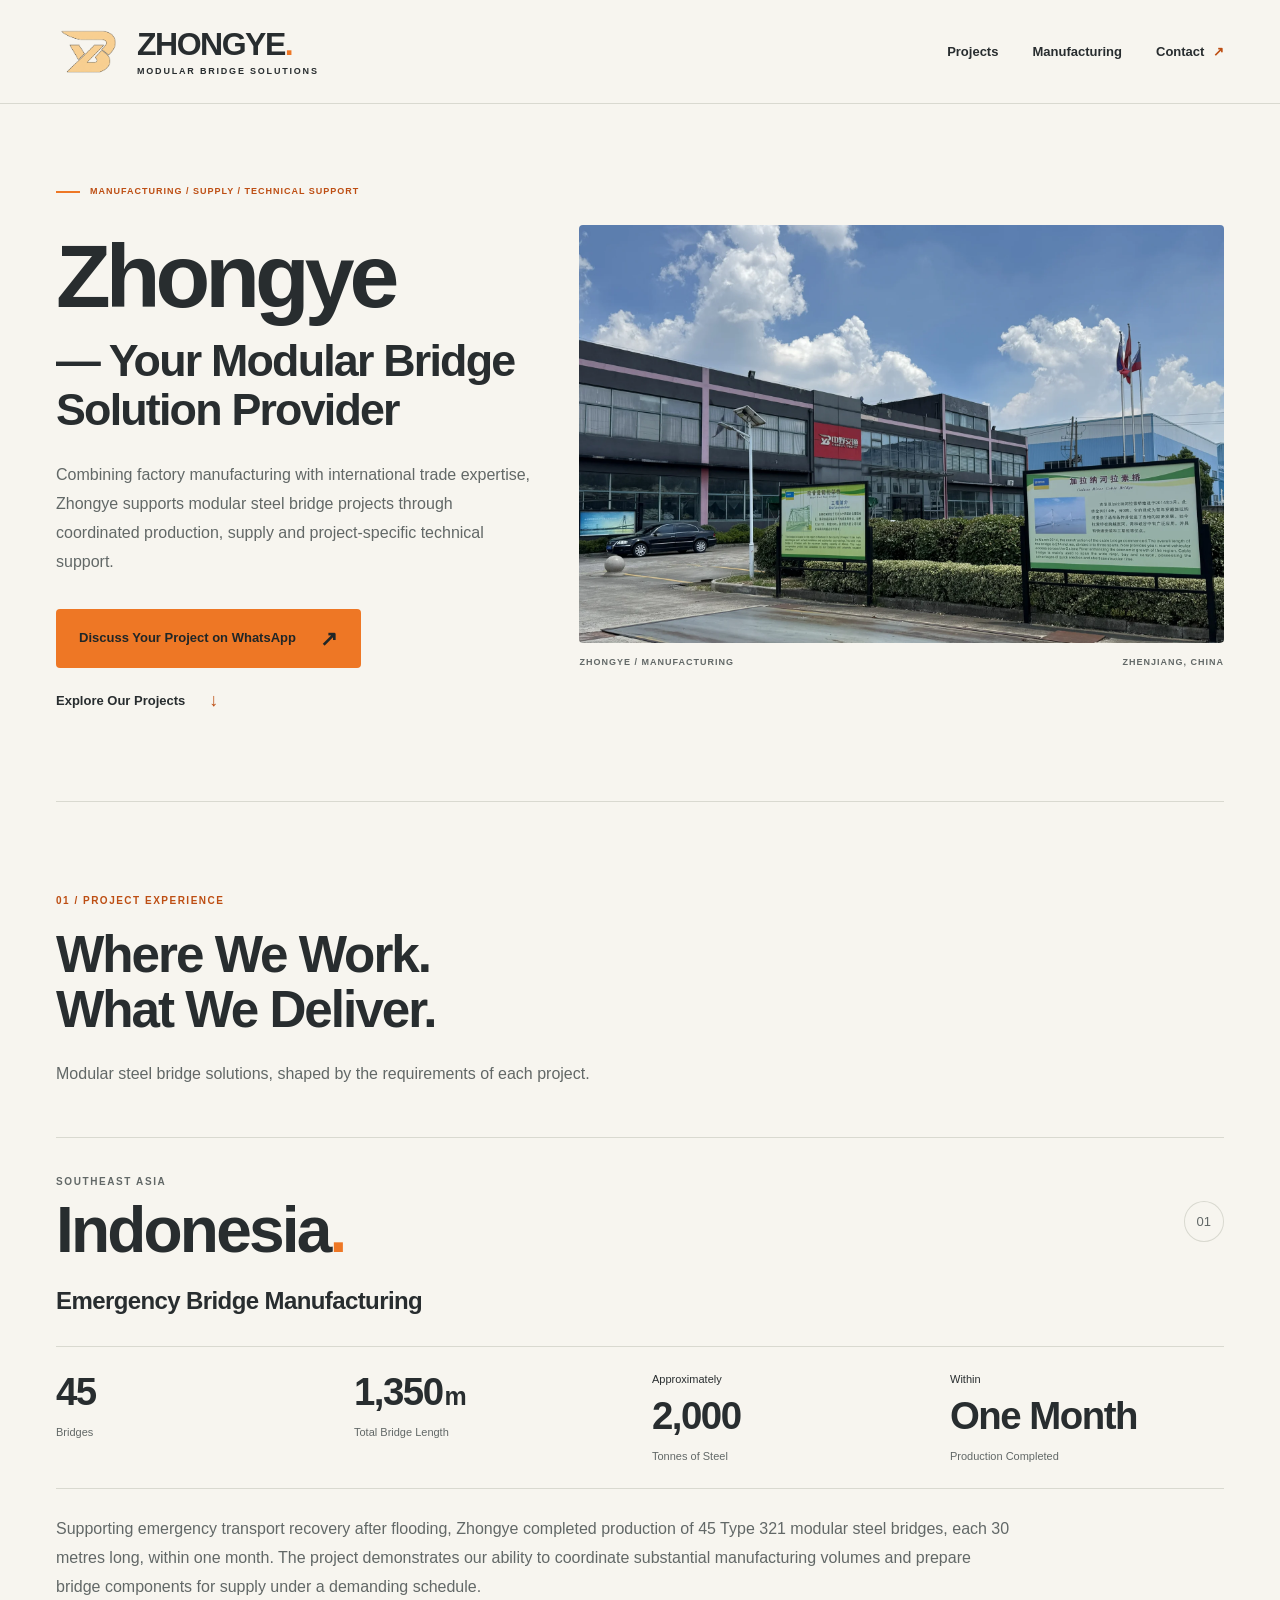
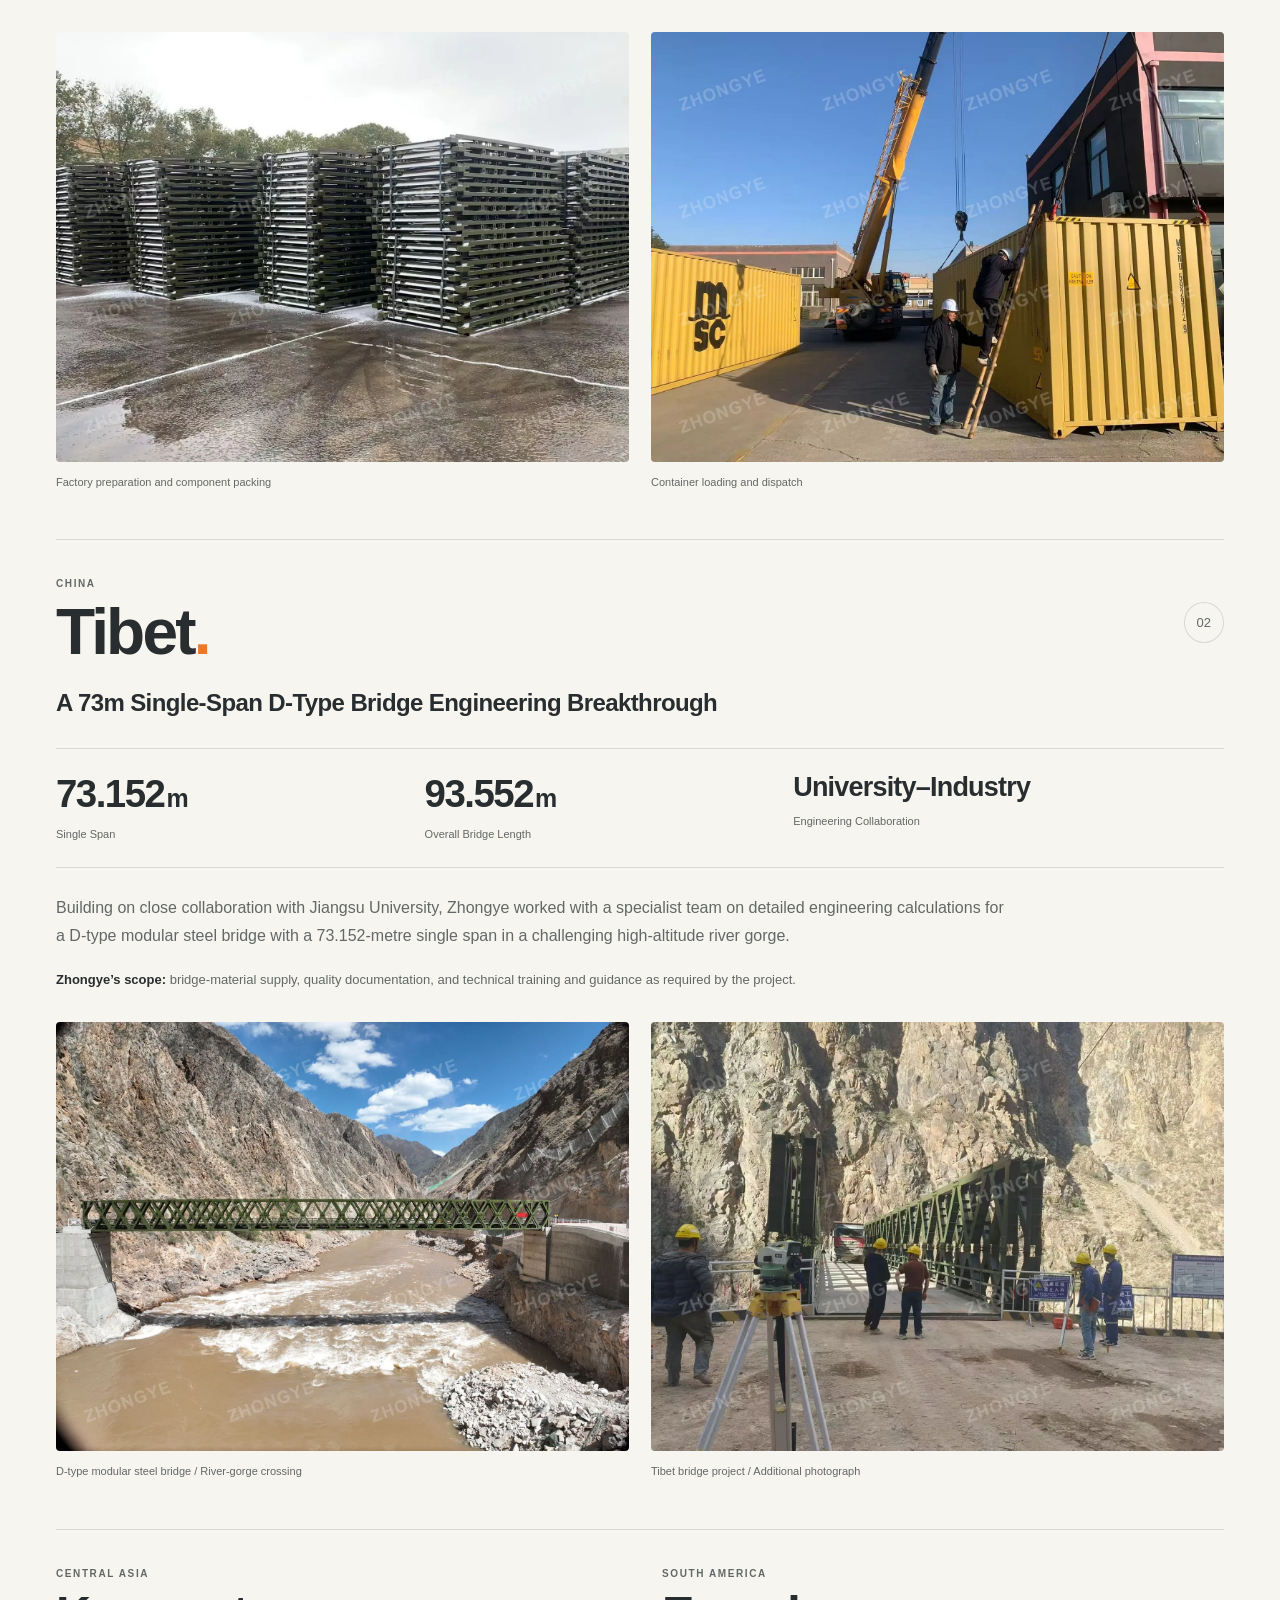
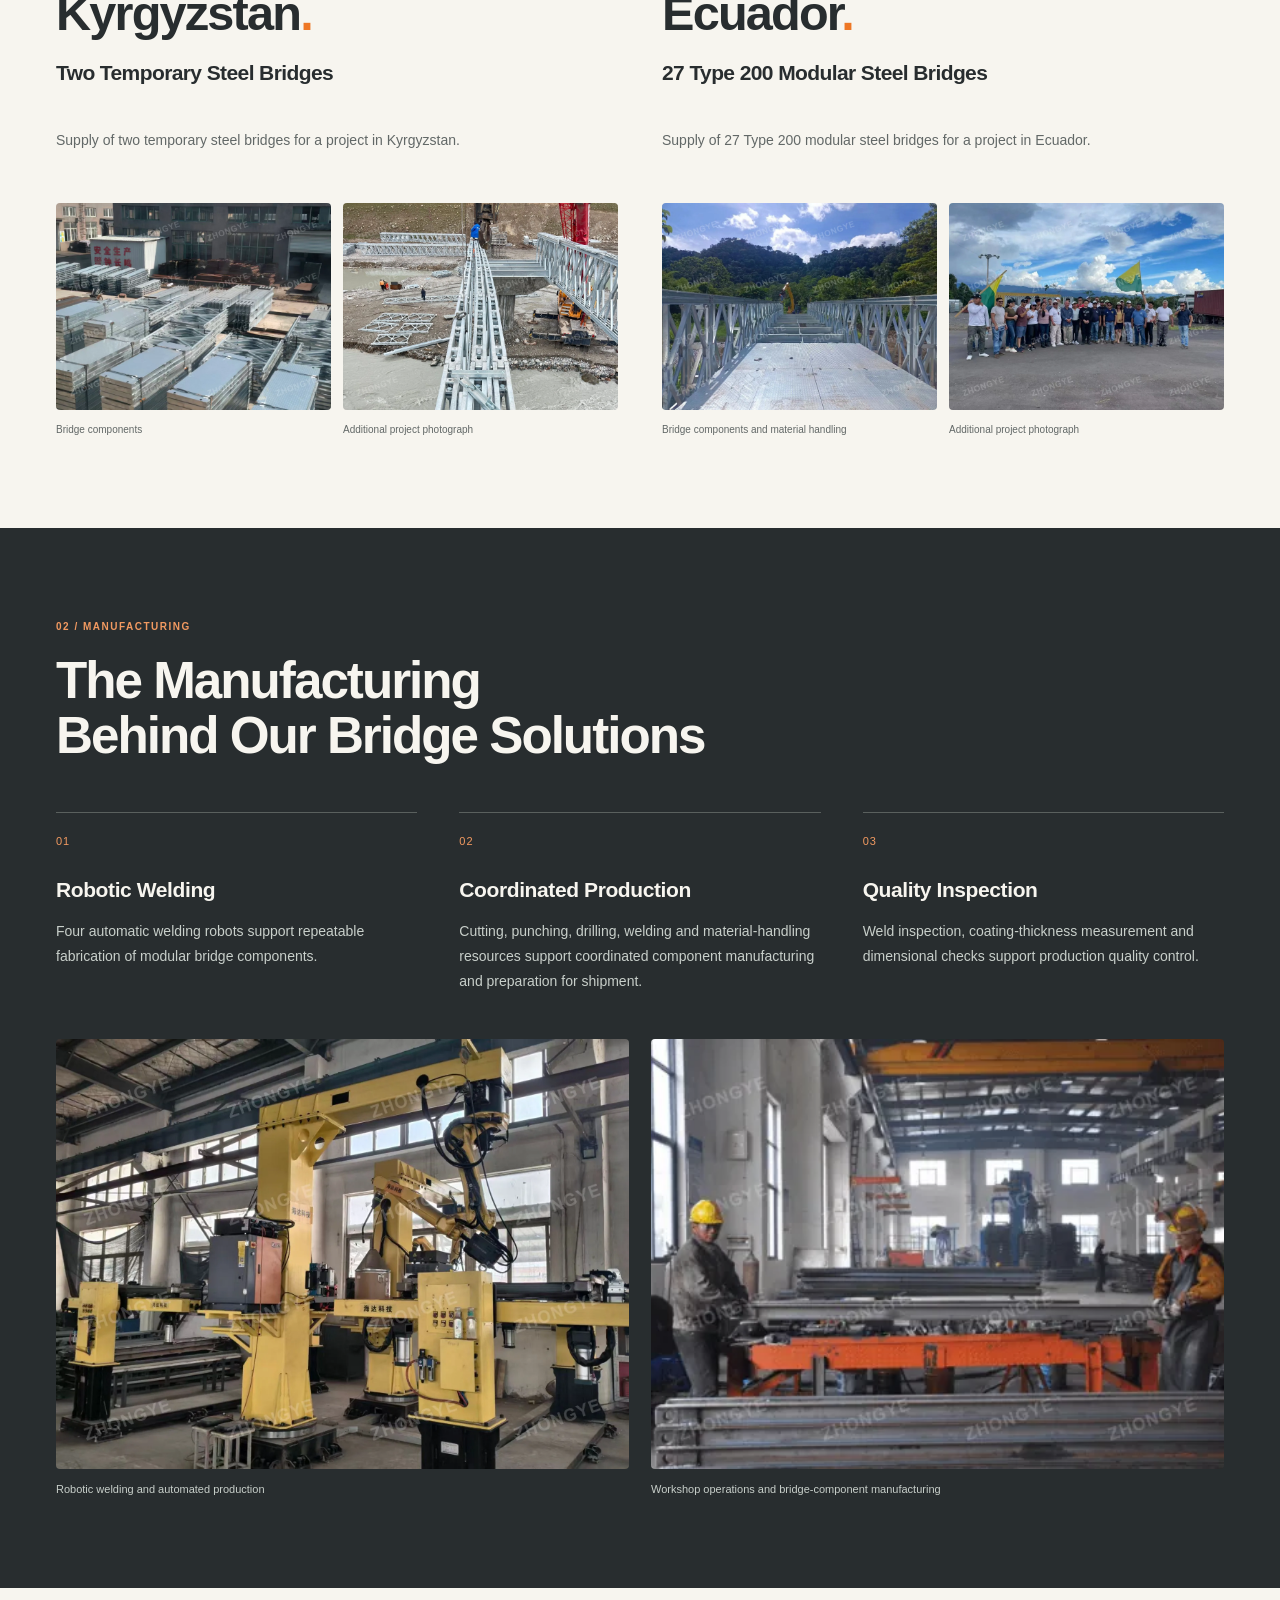
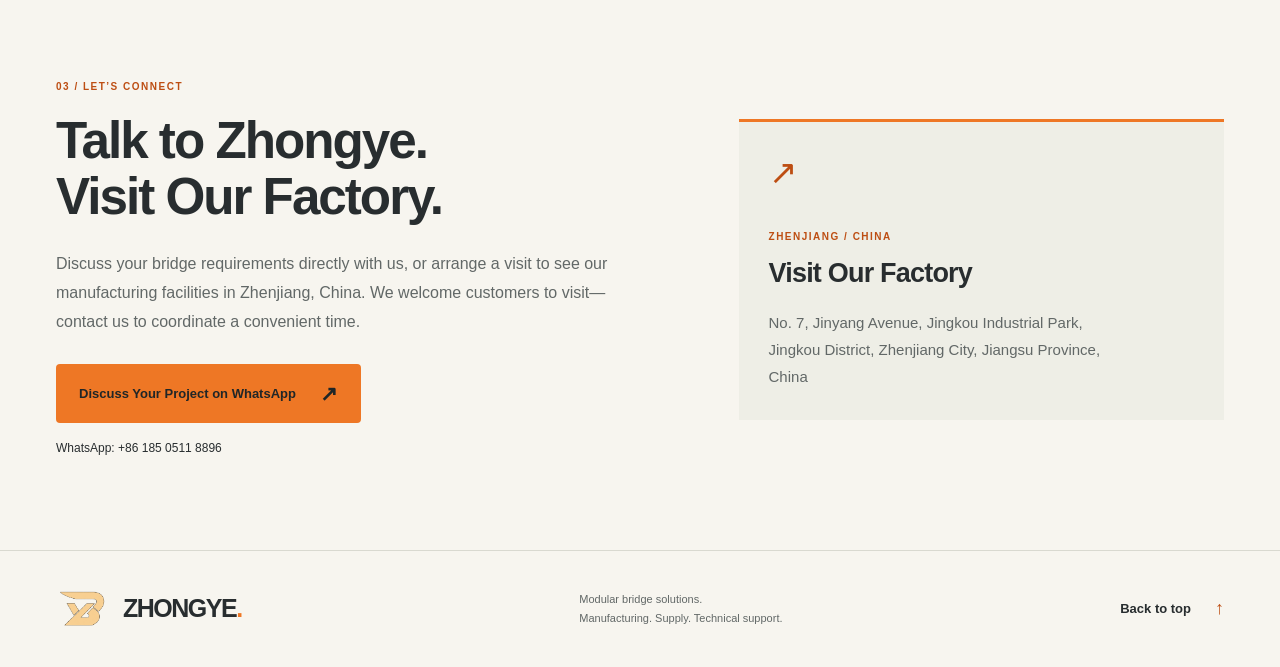
==== index.html @ 0aa61800 "Show clean factory photo at original proportions" ====
<!doctype html>
<html lang="en">
<head>
  <meta charset="utf-8">
  <meta name="viewport" content="width=device-width, initial-scale=1">
  <meta name="theme-color" content="#f7f5ef">
  <title>Zhongye — Your Modular Bridge Solution Provider</title>
  <meta name="description" content="Zhongye combines factory manufacturing and international trade expertise to support modular steel bridge projects through production, supply and project-specific technical support.">
  <link rel="canonical" href="https://learningsteps14th.github.io/zhongye-bridge/">
  <meta property="og:title" content="Zhongye — Your Modular Bridge Solution Provider">
  <meta property="og:description" content="Modular steel bridge manufacturing, supply and project-specific technical support. Talk to Zhongye or arrange a factory visit in Zhenjiang, China.">
  <meta property="og:type" content="website">
  <meta property="og:image" content="https://learningsteps14th.github.io/zhongye-bridge/factory-exterior-clean.webp">
  <link rel="stylesheet" href="styles.css">
  <script src="image-protection.js" defer></script>
  <link rel="icon" href="favicon.svg" type="image/svg+xml">
</head>
<body>
  <a class="skip-link" href="#main">Skip to content</a>
  <header class="site-header">
    <div class="wrap header-inner">
      <a class="brand" href="#top" aria-label="Zhongye home"><img draggable="false" class="brand-logo" src="logo-gold-outlined.png" width="66" height="56" alt=""><span class="brand-wordmark"><span class="brand-name">ZHONGYE<span class="brand-dot">.</span></span><span class="brand-descriptor">MODULAR BRIDGE SOLUTIONS</span></span></a>
      <nav aria-label="Main navigation"><a href="#projects">Projects</a><a href="#manufacturing">Manufacturing</a><a href="#contact">Contact <span aria-hidden="true">↗</span></a></nav>
    </div>
  </header>
  <main id="main">
    <section class="hero wrap" id="top" aria-labelledby="hero-title">
      <div class="hero-copy">
        <p class="eyebrow"><span class="orange-line" aria-hidden="true"></span> MANUFACTURING / SUPPLY / TECHNICAL SUPPORT</p>
        <h1 id="hero-title"><span class="hero-name">Zhongye</span> <span class="hero-rest">— Your Modular Bridge Solution Provider</span></h1>
        <p class="intro">Combining factory manufacturing with international trade expertise, Zhongye supports modular steel bridge projects through coordinated production, supply and project-specific technical support.</p>
        <div class="hero-actions"><a class="button" href="https://wa.me/8618505118896?text=Hello%2C%20I%27m%20interested%20in%20your%20modular%20bridge%20solutions%20and%20would%20like%20to%20discuss%20a%20project." target="_blank" rel="noopener noreferrer">Discuss Your Project on WhatsApp <span aria-hidden="true">↗</span></a><a class="text-link" href="#projects">Explore Our Projects <span aria-hidden="true">↓</span></a></div>
      </div>
      <!-- PHOTO 01: Hero factory photo. Replace src with your new factory photo filename. -->
      <figure class="hero-photo photo-slot" data-image-slot="hero-factory"><img draggable="false" src="factory-exterior-clean.webp" width="1920" height="1246" alt="Exterior of the Zhongye factory" fetchpriority="high"><figcaption><span>ZHONGYE / MANUFACTURING</span><span>ZHENJIANG, CHINA</span></figcaption></figure>
    </section>

    <section class="projects wrap section-space" id="projects" aria-labelledby="projects-title">
      <div class="section-heading"><p class="eyebrow">01 / PROJECT EXPERIENCE</p><h2 id="projects-title">Where We Work.<br>What We Deliver.</h2><p class="section-intro">Modular steel bridge solutions, shaped by the requirements of each project.</p></div>

      <article class="project featured" aria-labelledby="indonesia-location">
        <div class="project-top"><div><p class="region">SOUTHEAST ASIA</p><h3 class="location" id="indonesia-location">Indonesia<span class="orange-dot">.</span></h3></div><span class="project-index" aria-hidden="true">01</span></div>
        <h4>Emergency Bridge Manufacturing</h4>
        <dl class="metrics metrics-four"><div><dt>Bridges</dt><dd>45</dd></div><div><dt>Total Bridge Length</dt><dd>1,350<span>m</span></dd></div><div><dt>Tonnes of Steel</dt><dd><small>Approximately</small>2,000</dd></div><div><dt>Production Completed</dt><dd><small>Within</small>One Month</dd></div></dl>
        <p class="project-description">Supporting emergency transport recovery after flooding, Zhongye completed production of 45 Type 321 modular steel bridges, each 30 metres long, within one month. The project demonstrates our ability to coordinate substantial manufacturing volumes and prepare bridge components for supply under a demanding schedule.</p>
        <div class="photo-pair">
          <!-- PHOTO 02: Indonesia factory preparation and component packing. Awaiting photo. -->
          <figure class="photo-slot" data-image-slot="indonesia-preparation"><img draggable="false" src="indonesia-components-watermarked.webp" width="1440" height="1080" alt="Photo to be added: Indonesia factory preparation and component packing" loading="lazy"><figcaption>Factory preparation and component packing</figcaption></figure>
          <!-- PHOTO 03: Indonesia container loading and dispatch. -->
          <figure class="photo-slot" data-image-slot="indonesia-dispatch"><img draggable="false" src="indonesia-dispatch-watermarked.webp" width="1600" height="1200" alt="Container loading at the factory for the Indonesia bridge supply project" loading="lazy"><figcaption>Container loading and dispatch</figcaption></figure>
        </div>
      </article>

      <article class="project featured" aria-labelledby="tibet-location">
        <div class="project-top"><div><p class="region">CHINA</p><h3 class="location" id="tibet-location">Tibet<span class="orange-dot">.</span></h3></div><span class="project-index" aria-hidden="true">02</span></div>
        <h4>A 73m Single-Span D-Type Bridge Engineering Breakthrough</h4>
        <dl class="metrics metrics-three"><div><dt>Single Span</dt><dd>73.152<span>m</span></dd></div><div><dt>Overall Bridge Length</dt><dd>93.552<span>m</span></dd></div><div class="collaboration"><dt>Engineering Collaboration</dt><dd>University–Industry</dd></div></dl>
        <p class="project-description">Building on close collaboration with Jiangsu University, Zhongye worked with a specialist team on detailed engineering calculations for a D-type modular steel bridge with a 73.152-metre single span in a challenging high-altitude river gorge.</p>
        <p class="scope"><strong>Zhongye’s scope:</strong> bridge-material supply, quality documentation, and technical training and guidance as required by the project.</p>
        <div class="photo-pair">
          <!-- PHOTO 04: Tibet bridge overview. -->
          <figure class="photo-slot" data-image-slot="tibet-overview"><img draggable="false" src="tibet-overview-watermarked.webp" width="1600" height="1200" alt="Modular steel bridge crossing a river gorge in Tibet" loading="lazy"><figcaption>D-type modular steel bridge / River-gorge crossing</figcaption></figure>
          <!-- PHOTO 05: Additional Tibet project photo. Awaiting confirmed photo. -->
          <figure class="photo-slot" data-image-slot="tibet-detail"><img draggable="false" src="tibet-detail-watermarked.webp" width="1600" height="1200" alt="Photo to be added: additional Tibet bridge project photograph" loading="lazy"><figcaption>Tibet bridge project / Additional photograph</figcaption></figure>
        </div>
      </article>

      <div class="supporting-grid">
        <article class="project supporting" aria-labelledby="kyrgyzstan-location"><p class="region">CENTRAL ASIA</p><h3 class="location" id="kyrgyzstan-location">Kyrgyzstan<span class="orange-dot">.</span></h3><h4>Two Temporary Steel Bridges</h4><p>Supply of two temporary steel bridges for a project in Kyrgyzstan.</p><div class="photo-pair">
          <!-- PHOTO 06: Existing Kyrgyzstan project photograph. -->
          <figure class="photo-slot" data-image-slot="kyrgyzstan-components"><img draggable="false" src="kyrgyzstan-stock-watermarked.webp" width="1600" height="1200" alt="Steel bridge components for the Kyrgyzstan supply project" loading="lazy"><figcaption>Bridge components</figcaption></figure>
          <!-- PHOTO 07: Additional Kyrgyzstan photo. Awaiting photo. -->
          <figure class="photo-slot" data-image-slot="kyrgyzstan-second"><img draggable="false" src="kyrgyzstan-launch-watermarked.webp" width="1600" height="1200" alt="Photo to be added: second Kyrgyzstan project photograph" loading="lazy"><figcaption>Additional project photograph</figcaption></figure>
        </div></article>
        <article class="project supporting" aria-labelledby="ecuador-location"><p class="region">SOUTH AMERICA</p><h3 class="location" id="ecuador-location">Ecuador<span class="orange-dot">.</span></h3><h4>27 Type 200 Modular Steel Bridges</h4><p>Supply of 27 Type 200 modular steel bridges for a project in Ecuador.</p><div class="photo-pair">
          <!-- PHOTO 08: Photograph retained from the original Ecuador project card. -->
          <figure class="photo-slot" data-image-slot="ecuador-components"><img draggable="false" src="ecuador-bridge-watermarked.webp" width="1600" height="1200" alt="Bridge components and material handling shown in the original Ecuador project record" loading="lazy"><figcaption>Bridge components and material handling</figcaption></figure>
          <!-- PHOTO 09: Additional Ecuador photo. Awaiting photo. -->
          <figure class="photo-slot" data-image-slot="ecuador-second"><img draggable="false" src="ecuador-team-watermarked.webp" width="1600" height="1200" alt="Photo to be added: second Ecuador project photograph" loading="lazy"><figcaption>Additional project photograph</figcaption></figure>
        </div></article>
      </div>
    </section>

    <section class="manufacturing section-space" id="manufacturing" aria-labelledby="manufacturing-title"><div class="wrap">
      <div class="section-heading"><p class="eyebrow">02 / MANUFACTURING</p><h2 id="manufacturing-title">The Manufacturing<br>Behind Our Bridge Solutions</h2></div>
      <div class="capabilities"><article><span class="cap-number" aria-hidden="true">01</span><h3>Robotic Welding</h3><p>Four automatic welding robots support repeatable fabrication of modular bridge components.</p></article><article><span class="cap-number" aria-hidden="true">02</span><h3>Coordinated Production</h3><p>Cutting, punching, drilling, welding and material-handling resources support coordinated component manufacturing and preparation for shipment.</p></article><article><span class="cap-number" aria-hidden="true">03</span><h3>Quality Inspection</h3><p>Weld inspection, coating-thickness measurement and dimensional checks support production quality control.</p></article></div>
      <div class="photo-pair manufacturing-photos">
        <!-- PHOTO 10: Robotic welding. Awaiting an actual welding/automated production photo. -->
        <figure class="photo-slot" data-image-slot="manufacturing-robotic"><img draggable="false" src="factory-robot-watermarked.webp" width="1600" height="1200" alt="Photo to be added: robotic welding and automated production" loading="lazy"><figcaption>Robotic welding and automated production</figcaption></figure>
        <!-- PHOTO 11: Workshop operations. -->
        <figure class="photo-slot" data-image-slot="manufacturing-workshop"><img draggable="false" src="workshop-watermarked.webp" width="424" height="318" alt="Workshop employees preparing steel bridge components" loading="lazy"><figcaption>Workshop operations and bridge-component manufacturing</figcaption></figure>
      </div>
    </div></section>

    <section class="contact wrap section-space" id="contact" aria-labelledby="contact-title"><div class="contact-copy"><p class="eyebrow">03 / LET’S CONNECT</p><h2 id="contact-title">Talk to Zhongye.<br>Visit Our Factory.</h2><p>Discuss your bridge requirements directly with us, or arrange a visit to see our manufacturing facilities in Zhenjiang, China. We welcome customers to visit—contact us to coordinate a convenient time.</p><a class="button" href="https://wa.me/8618505118896?text=Hello%2C%20I%27m%20interested%20in%20your%20modular%20bridge%20solutions%20and%20would%20like%20to%20discuss%20a%20project." target="_blank" rel="noopener noreferrer">Discuss Your Project on WhatsApp <span aria-hidden="true">↗</span></a><p class="contact-number">WhatsApp: +86 185 0511 8896</p></div><aside class="address-block" aria-labelledby="address-title"><span class="address-mark" aria-hidden="true">↗</span><p class="eyebrow">ZHENJIANG / CHINA</p><h3 id="address-title">Visit Our Factory</h3><address>No. 7, Jinyang Avenue, Jingkou Industrial Park, Jingkou District, Zhenjiang City, Jiangsu Province, China</address></aside></section>
  </main>
  <footer class="site-footer"><div class="wrap footer-inner"><a class="footer-brand" href="#top" aria-label="Zhongye back to top"><img draggable="false" class="brand-logo" src="logo-gold-outlined.png" width="66" height="56" alt=""><span class="brand-name">ZHONGYE<span class="brand-dot">.</span></span></a><p>Modular bridge solutions.<br>Manufacturing. Supply. Technical support.</p><a class="text-link" href="#top">Back to top <span aria-hidden="true">↑</span></a></div></footer>
</body>
</html>
---- styles.css ----
:root{--paper:#f7f5ef;--ink:#282d2f;--muted:#626867;--orange:#bd4e13;--bright:#ee7725;--line:#d9d9d0;--panel:#eeeee6;--white:#fff;--radius:4px;color-scheme:light}*{box-sizing:border-box}html{scroll-behavior:smooth;scroll-padding-top:110px}body{margin:0;background:var(--paper);color:var(--ink);font-family:Arial,Helvetica,sans-serif;-webkit-font-smoothing:antialiased}a{color:inherit;text-decoration:none}img{display:block;max-width:100%}h1,h2,h3,h4,p,figure,dl,dd{margin:0}a:focus-visible{outline:3px solid var(--orange);outline-offset:5px}.wrap{width:min(1280px,calc(100% - 112px));margin-inline:auto}.skip-link{position:fixed;top:-100px;left:20px;padding:14px;background:var(--ink);color:white;z-index:100}.skip-link:focus{top:12px}.site-header{border-bottom:1px solid var(--line);background:var(--paper)}.header-inner{min-height:103px;display:flex;justify-content:space-between;align-items:center;gap:30px}.brand{display:flex;flex-direction:column;gap:6px}.brand-name{font-weight:800;font-size:32px;letter-spacing:-1.5px;line-height:1}.brand-dot,.orange-dot{color:var(--bright)}.brand-descriptor{font-size:9px;font-weight:700;letter-spacing:1.8px}nav{display:flex;gap:34px;font-size:13px;font-weight:700}nav a:hover,.text-link:hover{color:var(--orange)}nav span{color:var(--orange);padding-left:5px}.hero{padding-block:80px 90px;display:grid;grid-template-columns:1.03fr 1fr;gap:64px;align-items:center}.eyebrow{font-size:10px;line-height:1.7;font-weight:700;letter-spacing:1.5px;color:var(--orange)}.hero .eyebrow{font-size:9px;letter-spacing:1px;display:flex;align-items:center;gap:10px}.orange-line{width:24px;height:2px;background:var(--bright);flex:none}h1{margin-top:28px;font-size:clamp(36px,3.5vw,50px);line-height:1.1;letter-spacing:-1.8px;font-weight:600}.hero-name{display:block;font-size:clamp(64px,7vw,96px);font-weight:800;letter-spacing:-5px;margin-bottom:10px}.intro{font-size:16px;line-height:1.8;color:var(--muted);margin-top:27px;max-width:550px}.hero-actions{display:flex;align-items:flex-start;flex-direction:column;gap:22px;margin-top:32px}.button{display:inline-flex;align-items:center;justify-content:space-between;gap:24px;background:var(--bright);color:#202627;padding:19px 23px;font-size:13px;font-weight:700;min-height:56px;border-radius:var(--radius);line-height:1.5;transition:background .2s,transform .2s}.button:hover{background:#f38c44;transform:translateY(-1px)}.button span{font-size:21px;line-height:1;flex:none}.text-link{font-size:13px;font-weight:700;display:inline-flex;gap:24px;align-items:center}.text-link span{font-size:18px;color:var(--orange)}.hero-photo{align-self:stretch;display:flex;flex-direction:column;justify-content:center}.hero-photo img{width:100%;height:540px;object-fit:cover;object-position:center;border-radius:var(--radius)}.photo-slot figcaption{font-size:11px;line-height:1.6;color:var(--muted);padding-top:12px}.hero-photo figcaption{display:flex;justify-content:space-between;gap:12px;font-size:9px;font-weight:700;letter-spacing:1px}.section-space{padding-block:90px}.projects{border-top:1px solid var(--line)}.section-heading{margin-bottom:50px}.section-heading h2,.contact h2{font-size:clamp(34px,4vw,56px);line-height:1.09;letter-spacing:-2px;font-weight:600;margin-top:18px}.section-intro{color:var(--muted);font-size:16px;line-height:1.7;margin-top:22px}.project{min-width:0}.featured{padding:38px 0 48px;border-top:1px solid var(--line)}.project-top{display:flex;justify-content:space-between;align-items:center}.region{font-size:10px;font-weight:700;letter-spacing:1.6px;color:var(--muted);margin-bottom:8px}.location{font-size:clamp(42px,5vw,72px);line-height:1.1;letter-spacing:-2.8px;font-weight:600}.project-index{font-size:13px;color:var(--muted);border:1px solid var(--line);padding:12px;border-radius:50%}.project h4{font-size:24px;line-height:1.3;letter-spacing:-.6px;font-weight:600;max-width:830px;margin-top:19px}.metrics{display:grid;margin-block:30px 26px;border-block:1px solid var(--line);padding-block:23px;gap:24px}.metrics-four{grid-template-columns:repeat(4,minmax(0,1fr))}.metrics-three{grid-template-columns:1fr 1fr 1.25fr}.metrics>div{display:flex;flex-direction:column-reverse;justify-content:flex-end;min-width:0}.metrics dd{font-size:clamp(27px,3vw,42px);line-height:1.15;font-weight:600;letter-spacing:-1.5px}.metrics dd span{font-size:.65em;margin-left:2px}.metrics dd small{display:block;font-size:11px;font-weight:400;line-height:1.8;letter-spacing:0;margin-bottom:4px}.metrics dt{font-size:11px;line-height:1.6;color:var(--muted);margin-top:10px}.metrics .collaboration dd{font-size:27px;letter-spacing:-.8px;max-width:250px}.project-description{font-size:16px;line-height:1.8;max-width:960px;color:var(--muted)}.scope{font-size:13px;line-height:1.8;margin-top:17px;max-width:960px;color:var(--muted)}.scope strong{color:var(--ink)}.photo-pair{display:grid;grid-template-columns:repeat(2,minmax(0,1fr));gap:22px;margin-top:30px;align-items:start}.photo-pair img{width:100%;aspect-ratio:4/3;height:auto;object-fit:cover;border-radius:var(--radius);background:var(--panel)}.photo-pair img.placeholder{object-fit:contain;border:1px dashed #c4c5bc}.supporting-grid{display:grid;grid-template-columns:repeat(2,minmax(0,1fr));gap:44px;border-top:1px solid var(--line);padding-top:38px}.supporting .location{font-size:clamp(34px,3.8vw,50px);letter-spacing:-1.8px}.supporting h4{font-size:21px;min-height:55px}.supporting>p:not(.region){font-size:14px;line-height:1.8;color:var(--muted);min-height:51px;margin-top:14px;max-width:440px}.supporting .photo-pair{gap:12px;margin-top:24px}.supporting figcaption{font-size:10px}.manufacturing{background:var(--ink);color:var(--paper)}.manufacturing .eyebrow{color:#f29a61}.manufacturing .section-heading{margin-bottom:48px}.capabilities{display:grid;grid-template-columns:repeat(3,minmax(0,1fr));gap:42px}.capabilities article{border-top:1px solid #5a605e;padding-top:18px}.cap-number{font-size:11px;color:#f29a61;letter-spacing:1px}.capabilities h3{font-size:21px;margin-top:27px;line-height:1.3;letter-spacing:-.4px}.capabilities p{font-size:14px;line-height:1.8;color:#c8cfca;margin-top:15px}.manufacturing-photos{margin-top:45px}.manufacturing figcaption{color:#c8cfca}.manufacturing .placeholder{background:#e9e9e0}.contact{display:grid;grid-template-columns:1.2fr 1fr;gap:100px;align-items:center}.contact-copy>p:not(.eyebrow){font-size:16px;line-height:1.8;color:var(--muted);margin-top:25px}.contact .button{margin-top:28px}.contact-copy>p.contact-number{font-size:12px;margin-top:15px;color:var(--ink)}.address-block{border-top:3px solid var(--bright);padding:30px;background:var(--panel);min-height:280px}.address-mark{display:block;font-size:34px;font-weight:400;margin-bottom:36px;color:var(--orange)}.address-block h3{font-size:27px;line-height:1.2;letter-spacing:-.8px;margin-top:12px}.address-block address{font-style:normal;font-size:15px;line-height:1.8;color:var(--muted);margin-top:20px;max-width:350px}.site-footer{border-top:1px solid var(--line);padding-block:35px}.footer-inner{display:flex;justify-content:space-between;align-items:center;gap:30px}.footer-inner .brand-name{font-size:25px}.footer-inner p{font-size:11px;line-height:1.7;color:var(--muted)}
@media(min-width:1500px){.hero-photo img{height:600px}}
@media(max-width:1100px){.wrap{width:calc(100% - 64px)}.hero{gap:35px;padding-block:60px}.hero-photo img{height:490px}.hero-name{font-size:72px}h1{font-size:36px}.contact{gap:50px}.metrics dd{font-size:32px}.metrics .collaboration dd{font-size:24px}.supporting-grid{gap:28px}}
@media(max-width:780px){html{scroll-padding-top:25px}.wrap{width:calc(100% - 40px)}.header-inner{min-height:90px;gap:18px}.brand-name{font-size:27px}.brand-descriptor{font-size:8px;letter-spacing:1.2px}nav{gap:17px;font-size:11px}nav a:nth-child(2){display:none}.hero{grid-template-columns:1fr;gap:38px;padding-block:45px 55px}.hero-name{font-size:76px;letter-spacing:-4px}.hero-rest{display:block;max-width:570px}h1{font-size:39px;line-height:1.1;letter-spacing:-1.7px;margin-top:22px}.intro{font-size:15px;max-width:580px;margin-top:22px}.hero-actions{margin-top:25px;gap:20px}.hero-photo img{height:auto;aspect-ratio:4/3}.hero .eyebrow{font-size:8px;letter-spacing:.8px}.section-space{padding-block:55px}.section-heading{margin-bottom:35px}.section-heading h2,.contact h2{font-size:38px;letter-spacing:-1.4px}.section-intro{font-size:14px}.featured{padding-block:28px 35px}.location{font-size:54px}.project h4{font-size:23px}.metrics-four{grid-template-columns:repeat(2,minmax(0,1fr));row-gap:25px}.metrics-three{grid-template-columns:repeat(2,minmax(0,1fr))}.metrics-three .collaboration{grid-column:1/-1;border-top:1px solid var(--line);padding-top:20px}.metrics .collaboration dd{max-width:none;font-size:26px}.metrics dd{font-size:36px}.metrics dt{font-size:11px}.project-description{font-size:15px}.photo-pair{grid-template-columns:1fr;gap:23px;margin-top:24px}.photo-slot figcaption{font-size:11px;padding-top:9px}.supporting-grid{grid-template-columns:1fr;gap:34px;padding-top:30px}.supporting+.supporting{border-top:1px solid var(--line);padding-top:30px}.supporting .location{font-size:44px}.supporting h4{min-height:0;font-size:23px}.supporting>p:not(.region){min-height:0;margin-top:14px;font-size:15px;max-width:none}.supporting .photo-pair{grid-template-columns:repeat(2,minmax(0,1fr));gap:12px}.capabilities{grid-template-columns:1fr;gap:25px}.capabilities article{display:grid;grid-template-columns:32px 1fr;column-gap:12px;padding-top:20px}.cap-number{grid-row:1/3;padding-top:5px}.capabilities h3{margin-top:0}.capabilities p{margin-top:10px}.manufacturing .section-heading{margin-bottom:35px}.manufacturing-photos{margin-top:32px}.contact{grid-template-columns:1fr;gap:36px}.contact-copy>p:not(.eyebrow){font-size:15px}.address-block{min-height:0;padding:25px}.address-mark{margin-bottom:24px}.footer-inner{flex-wrap:wrap;gap:20px}.footer-inner p{flex-basis:55%}.site-footer{padding-block:28px}}
@media(max-width:380px){.wrap{width:calc(100% - 32px)}.brand-name{font-size:25px}.brand-descriptor{font-size:7px}nav{gap:12px}.hero-name{font-size:65px}h1{font-size:33px}.hero .eyebrow{font-size:7px;letter-spacing:.6px}.button{font-size:12px;padding:17px 16px;gap:12px}.section-heading h2,.contact h2{font-size:33px}.location{font-size:47px}.supporting .location{font-size:39px}.metrics dd{font-size:31px}}
@media(prefers-reduced-motion:reduce){html{scroll-behavior:auto}.button{transition:none}}

/* Version 2.0: supplied Zhongye logo */
.brand{flex-direction:row;align-items:center;gap:15px}.brand-wordmark{display:flex;flex-direction:column;gap:6px}.brand-logo{width:66px;height:56px;object-fit:contain;flex:none}.footer-brand{display:flex;align-items:center;gap:14px}.footer-brand .brand-logo{width:53px;height:46px}@media(max-width:780px){.brand{gap:10px}.brand-logo{width:46px;height:42px}.brand-wordmark .brand-name{font-size:23px}.brand-descriptor{font-size:7px;letter-spacing:1px}.header-inner{gap:12px}nav{gap:12px}}@media(max-width:380px){.brand-logo{width:38px;height:35px}.brand{gap:8px}.brand-wordmark .brand-name{font-size:21px}.brand-descriptor{font-size:6px;letter-spacing:.6px}}

/* Prevent casual image dragging and mobile image callouts. */ img{-webkit-user-drag:none;-webkit-touch-callout:none}

/* Show the complete factory photograph at its natural proportions. */
@media(min-width:781px){.hero{grid-template-columns:minmax(0,.9fr) minmax(0,1.2fr);gap:40px}}
.hero-photo img{width:100%;height:auto;aspect-ratio:auto;object-fit:contain}
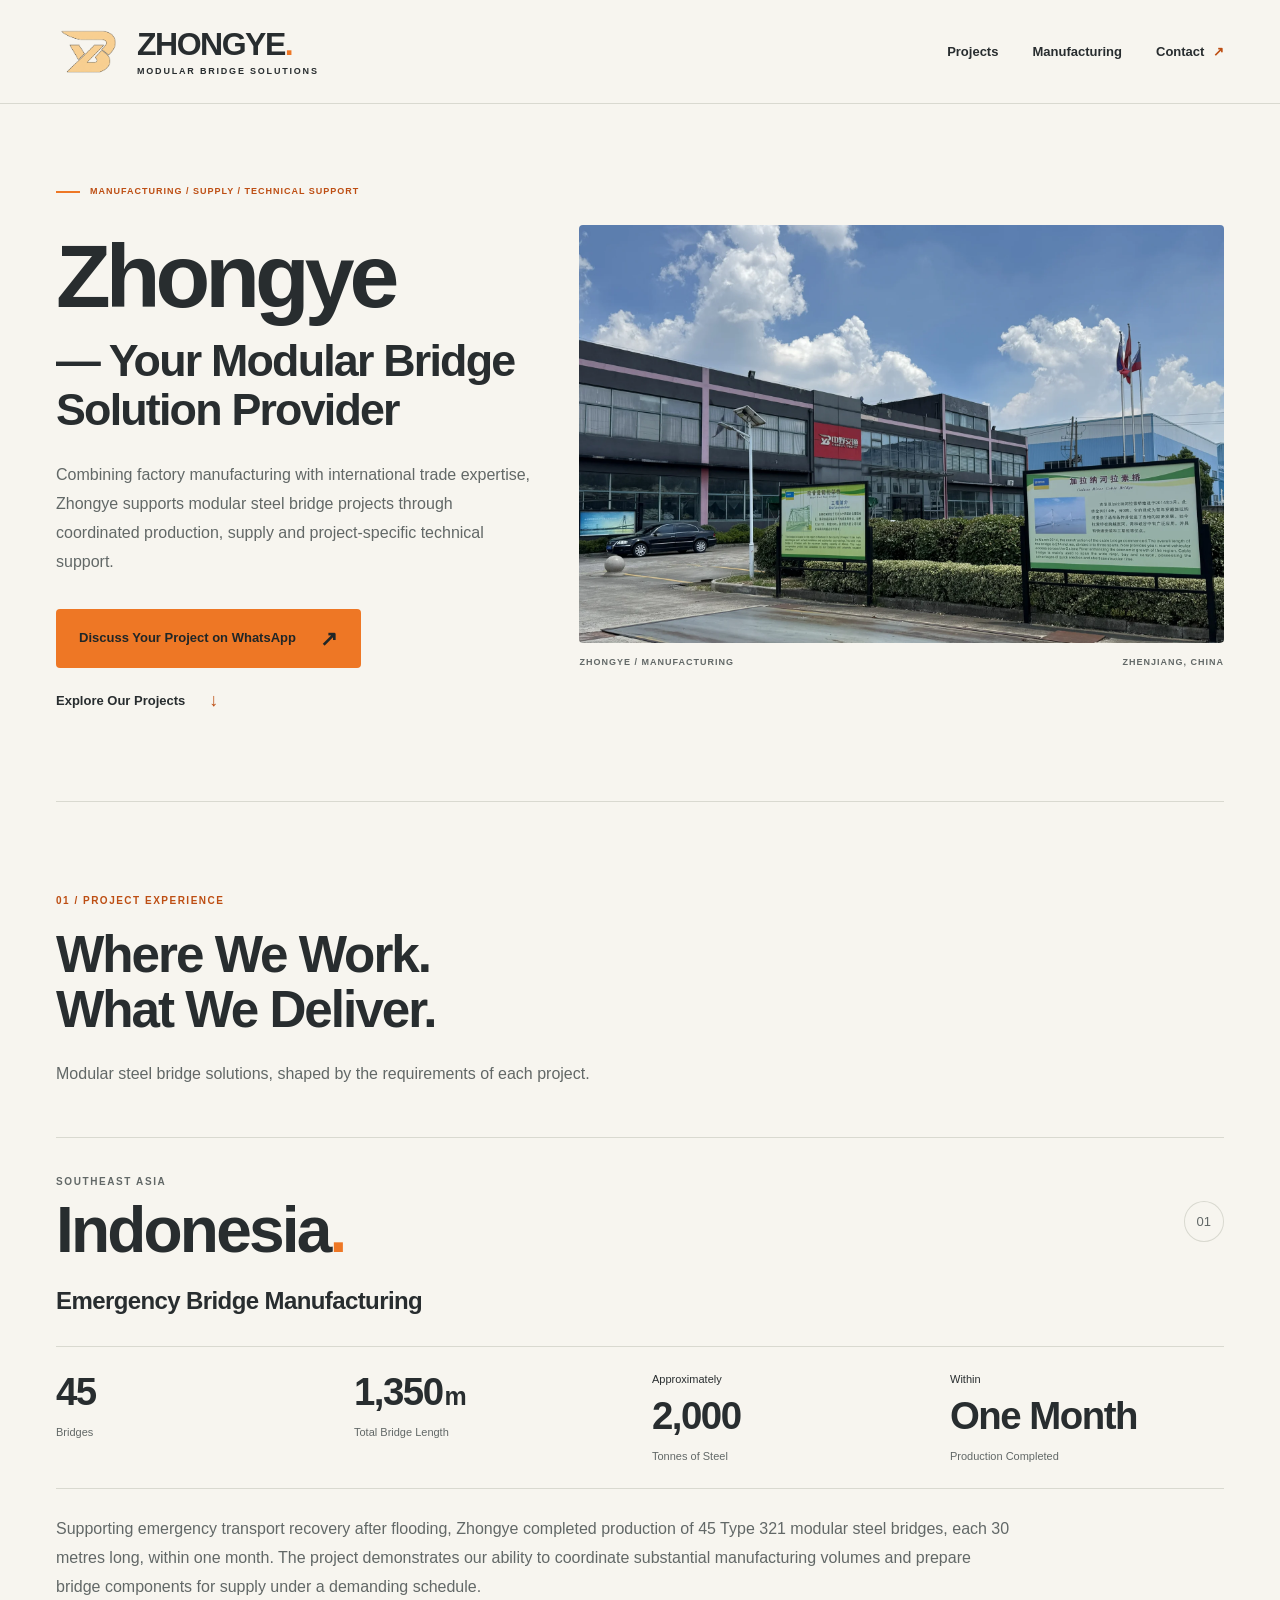
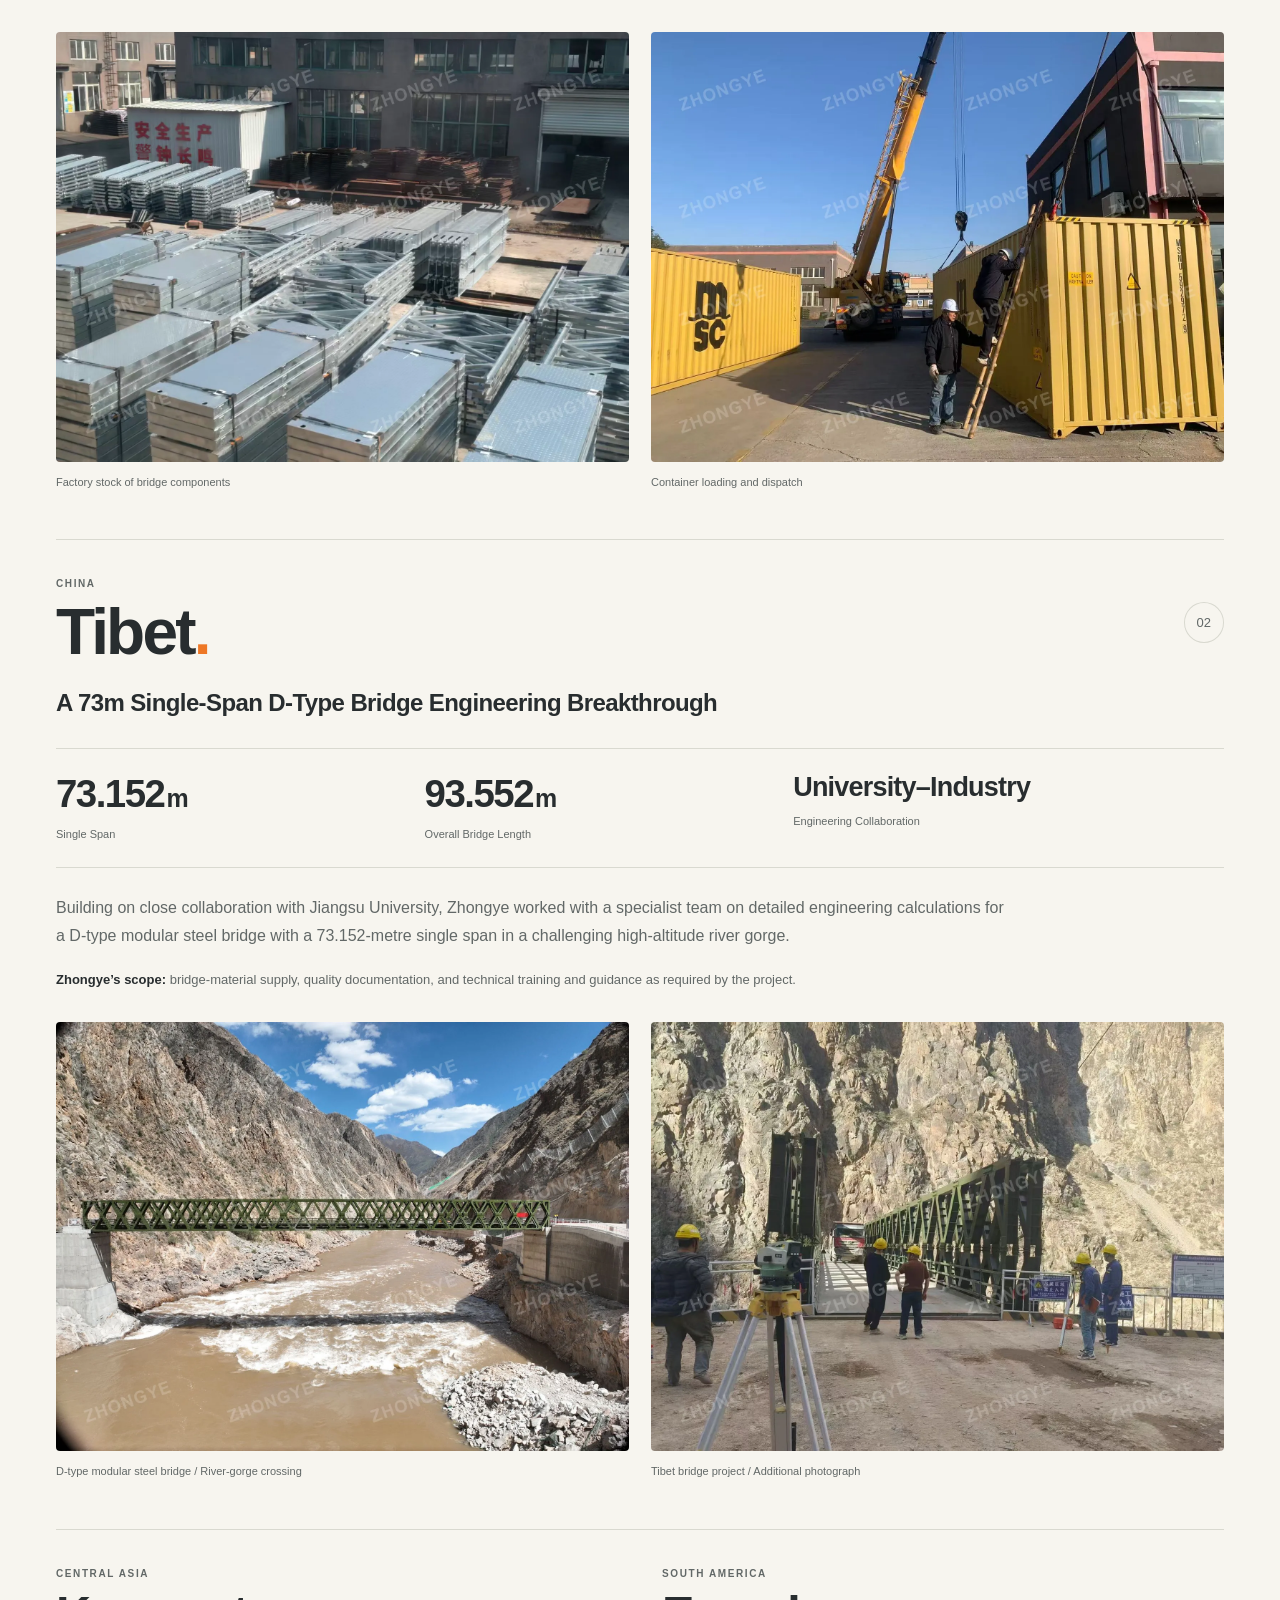
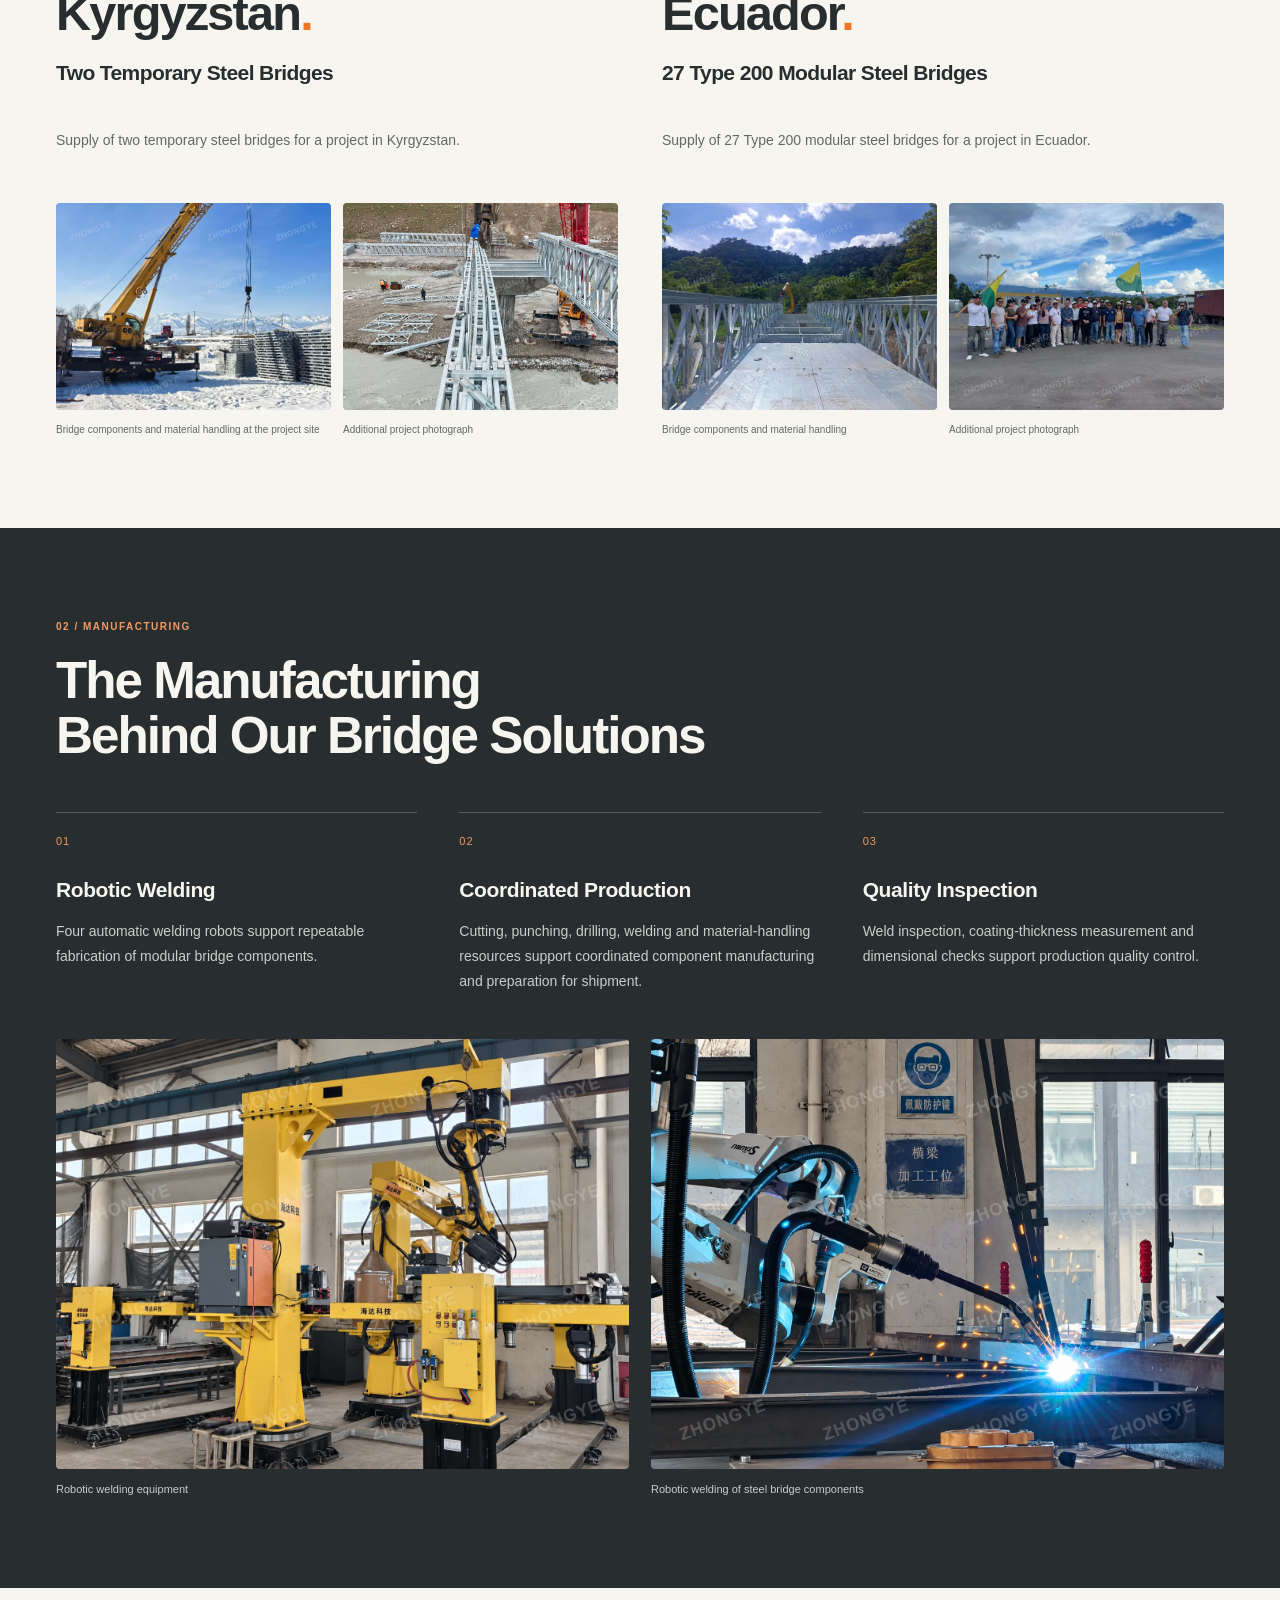
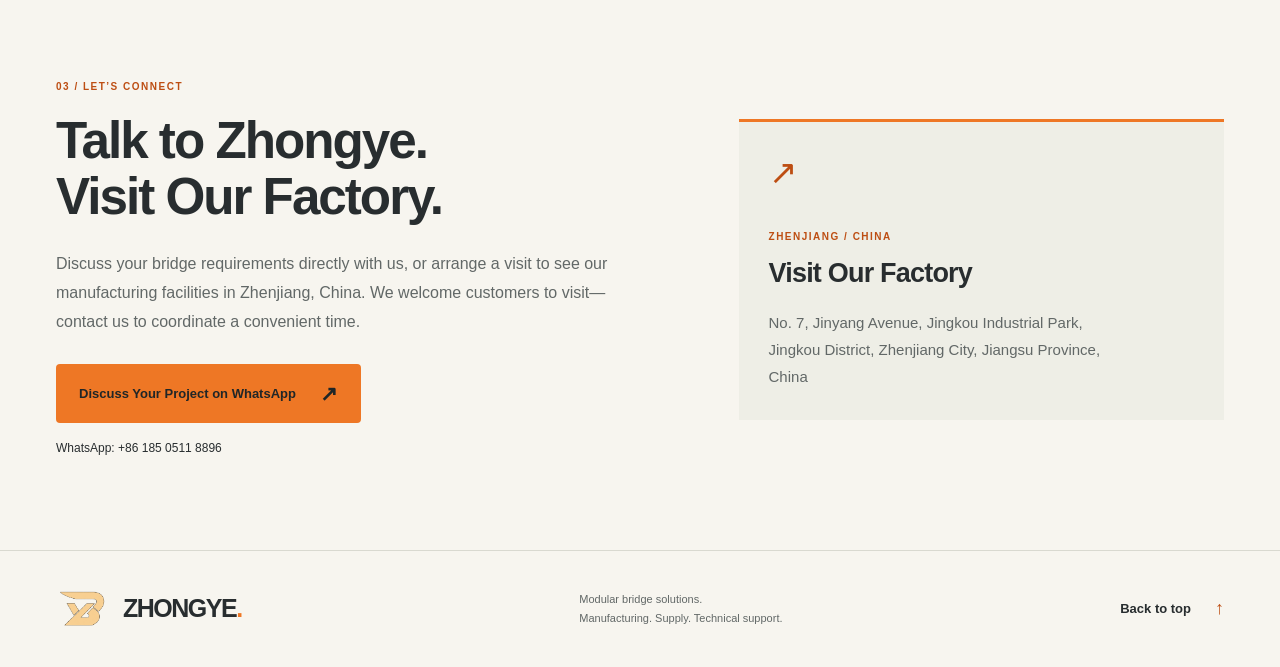
==== commit 3c7ffe31: "Apply approved project and welding photo revisions" ====
--- a/index.html
+++ b/index.html
@@ -45,7 +45,7 @@
         <p class="project-description">Supporting emergency transport recovery after flooding, Zhongye completed production of 45 Type 321 modular steel bridges, each 30 metres long, within one month. The project demonstrates our ability to coordinate substantial manufacturing volumes and prepare bridge components for supply under a demanding schedule.</p>
         <div class="photo-pair">
           <!-- PHOTO 02: Indonesia factory preparation and component packing. Awaiting photo. -->
-          <figure class="photo-slot" data-image-slot="indonesia-preparation"><img draggable="false" src="indonesia-components-watermarked.webp" width="1440" height="1080" alt="Photo to be added: Indonesia factory preparation and component packing" loading="lazy"><figcaption>Factory preparation and component packing</figcaption></figure>
+          <figure class="photo-slot" data-image-slot="indonesia-preparation"><img draggable="false" src="kyrgyzstan-stock-watermarked.webp" width="1600" height="1200" alt="Stacks of modular steel bridge components prepared at the Zhongye factory" loading="lazy"><figcaption>Factory stock of bridge components</figcaption></figure>
           <!-- PHOTO 03: Indonesia container loading and dispatch. -->
           <figure class="photo-slot" data-image-slot="indonesia-dispatch"><img draggable="false" src="indonesia-dispatch-watermarked.webp" width="1600" height="1200" alt="Container loading at the factory for the Indonesia bridge supply project" loading="lazy"><figcaption>Container loading and dispatch</figcaption></figure>
         </div>
@@ -68,7 +68,7 @@
       <div class="supporting-grid">
         <article class="project supporting" aria-labelledby="kyrgyzstan-location"><p class="region">CENTRAL ASIA</p><h3 class="location" id="kyrgyzstan-location">Kyrgyzstan<span class="orange-dot">.</span></h3><h4>Two Temporary Steel Bridges</h4><p>Supply of two temporary steel bridges for a project in Kyrgyzstan.</p><div class="photo-pair">
           <!-- PHOTO 06: Existing Kyrgyzstan project photograph. -->
-          <figure class="photo-slot" data-image-slot="kyrgyzstan-components"><img draggable="false" src="kyrgyzstan-stock-watermarked.webp" width="1600" height="1200" alt="Steel bridge components for the Kyrgyzstan supply project" loading="lazy"><figcaption>Bridge components</figcaption></figure>
+          <figure class="photo-slot" data-image-slot="kyrgyzstan-components"><img draggable="false" src="kyrgyzstan-site-components-watermarked.webp" width="1440" height="1080" alt="Stacks of modular bridge components beside a mobile crane at a snow-covered site" loading="lazy"><figcaption>Bridge components and material handling at the project site</figcaption></figure>
           <!-- PHOTO 07: Additional Kyrgyzstan photo. Awaiting photo. -->
           <figure class="photo-slot" data-image-slot="kyrgyzstan-second"><img draggable="false" src="kyrgyzstan-launch-watermarked.webp" width="1600" height="1200" alt="Photo to be added: second Kyrgyzstan project photograph" loading="lazy"><figcaption>Additional project photograph</figcaption></figure>
         </div></article>
@@ -86,9 +86,9 @@
       <div class="capabilities"><article><span class="cap-number" aria-hidden="true">01</span><h3>Robotic Welding</h3><p>Four automatic welding robots support repeatable fabrication of modular bridge components.</p></article><article><span class="cap-number" aria-hidden="true">02</span><h3>Coordinated Production</h3><p>Cutting, punching, drilling, welding and material-handling resources support coordinated component manufacturing and preparation for shipment.</p></article><article><span class="cap-number" aria-hidden="true">03</span><h3>Quality Inspection</h3><p>Weld inspection, coating-thickness measurement and dimensional checks support production quality control.</p></article></div>
       <div class="photo-pair manufacturing-photos">
         <!-- PHOTO 10: Robotic welding. Awaiting an actual welding/automated production photo. -->
-        <figure class="photo-slot" data-image-slot="manufacturing-robotic"><img draggable="false" src="factory-robot-watermarked.webp" width="1600" height="1200" alt="Photo to be added: robotic welding and automated production" loading="lazy"><figcaption>Robotic welding and automated production</figcaption></figure>
+        <figure class="photo-slot" data-image-slot="manufacturing-robotic"><img draggable="false" src="factory-robot-corrected-watermarked.webp" width="1448" height="1086" alt="Robotic welding equipment in the Zhongye workshop" loading="lazy"><figcaption>Robotic welding equipment</figcaption></figure>
         <!-- PHOTO 11: Workshop operations. -->
-        <figure class="photo-slot" data-image-slot="manufacturing-workshop"><img draggable="false" src="workshop-watermarked.webp" width="424" height="318" alt="Workshop employees preparing steel bridge components" loading="lazy"><figcaption>Workshop operations and bridge-component manufacturing</figcaption></figure>
+        <figure class="photo-slot" data-image-slot="manufacturing-workshop"><img draggable="false" src="robotic-welding-action-watermarked.webp" width="1448" height="1086" alt="A robotic welding arm welding a steel bridge component" loading="lazy"><figcaption>Robotic welding of steel bridge components</figcaption></figure>
       </div>
     </div></section>
 
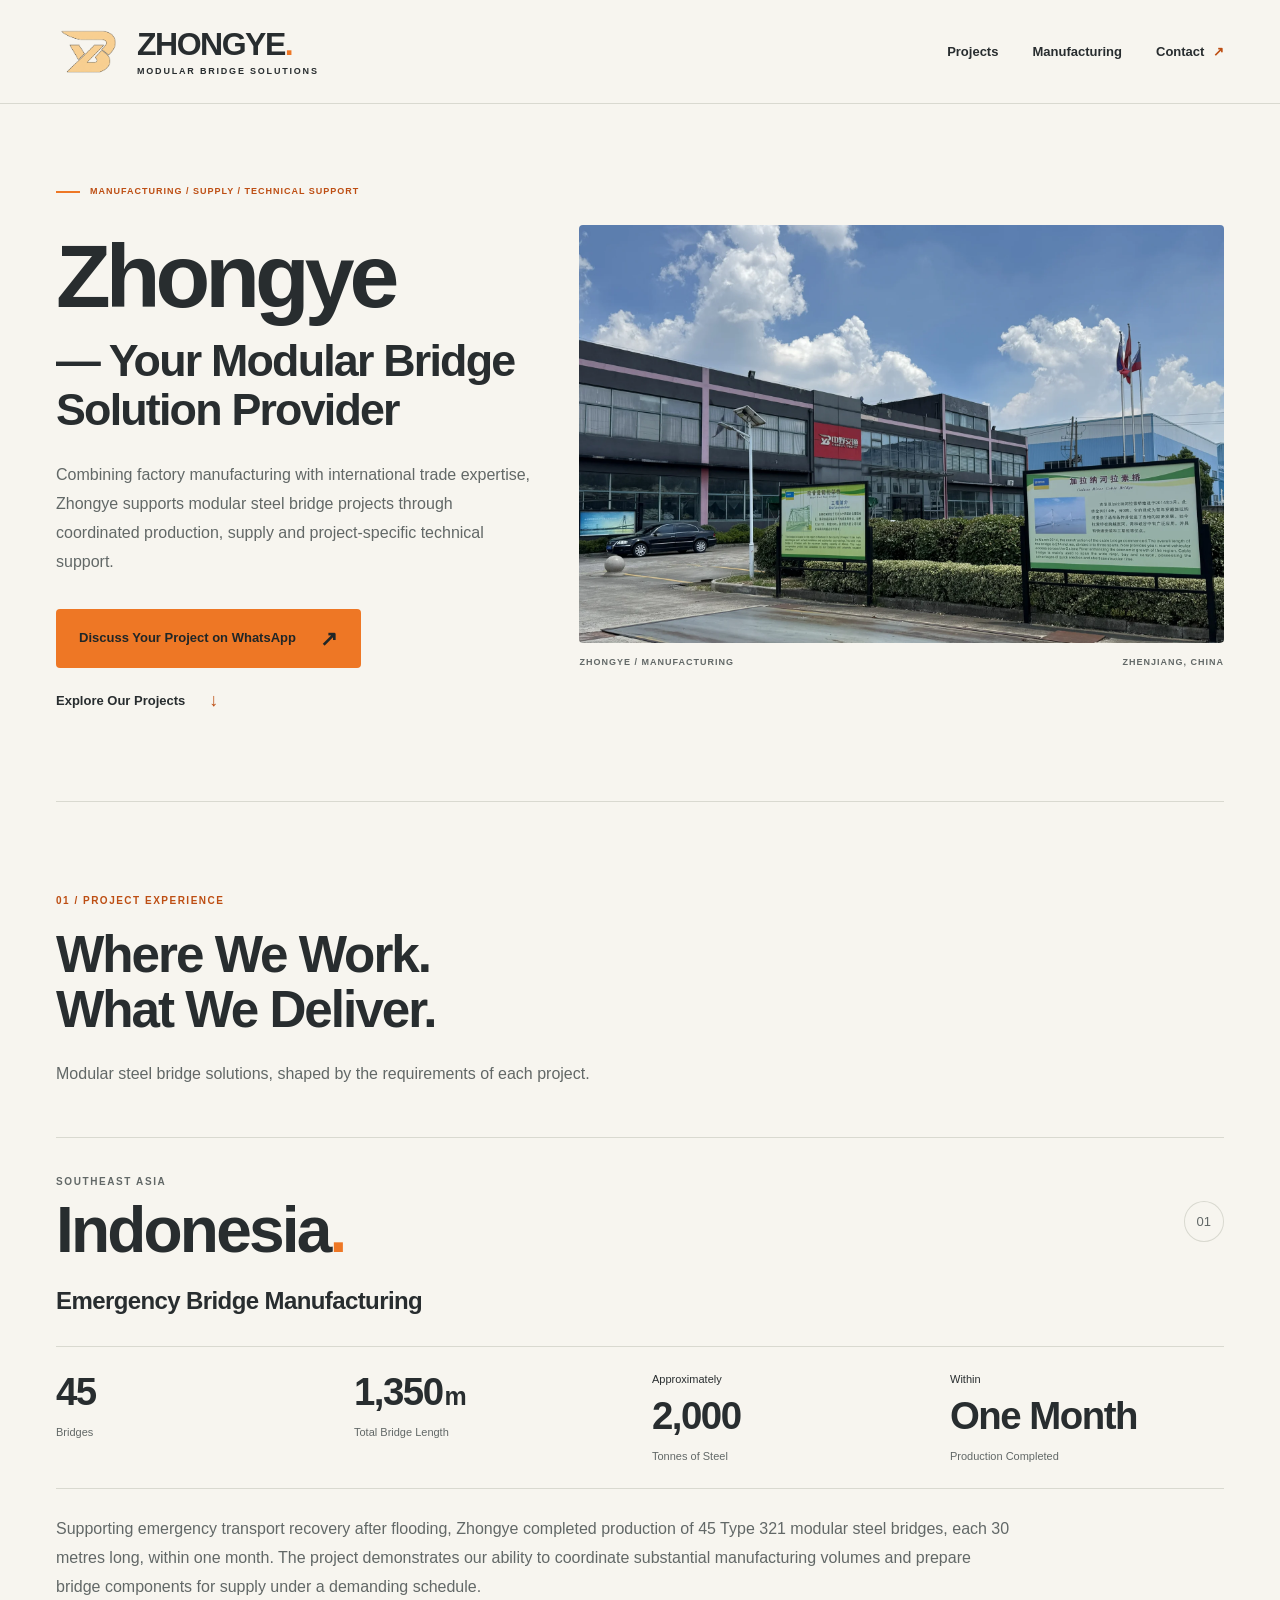
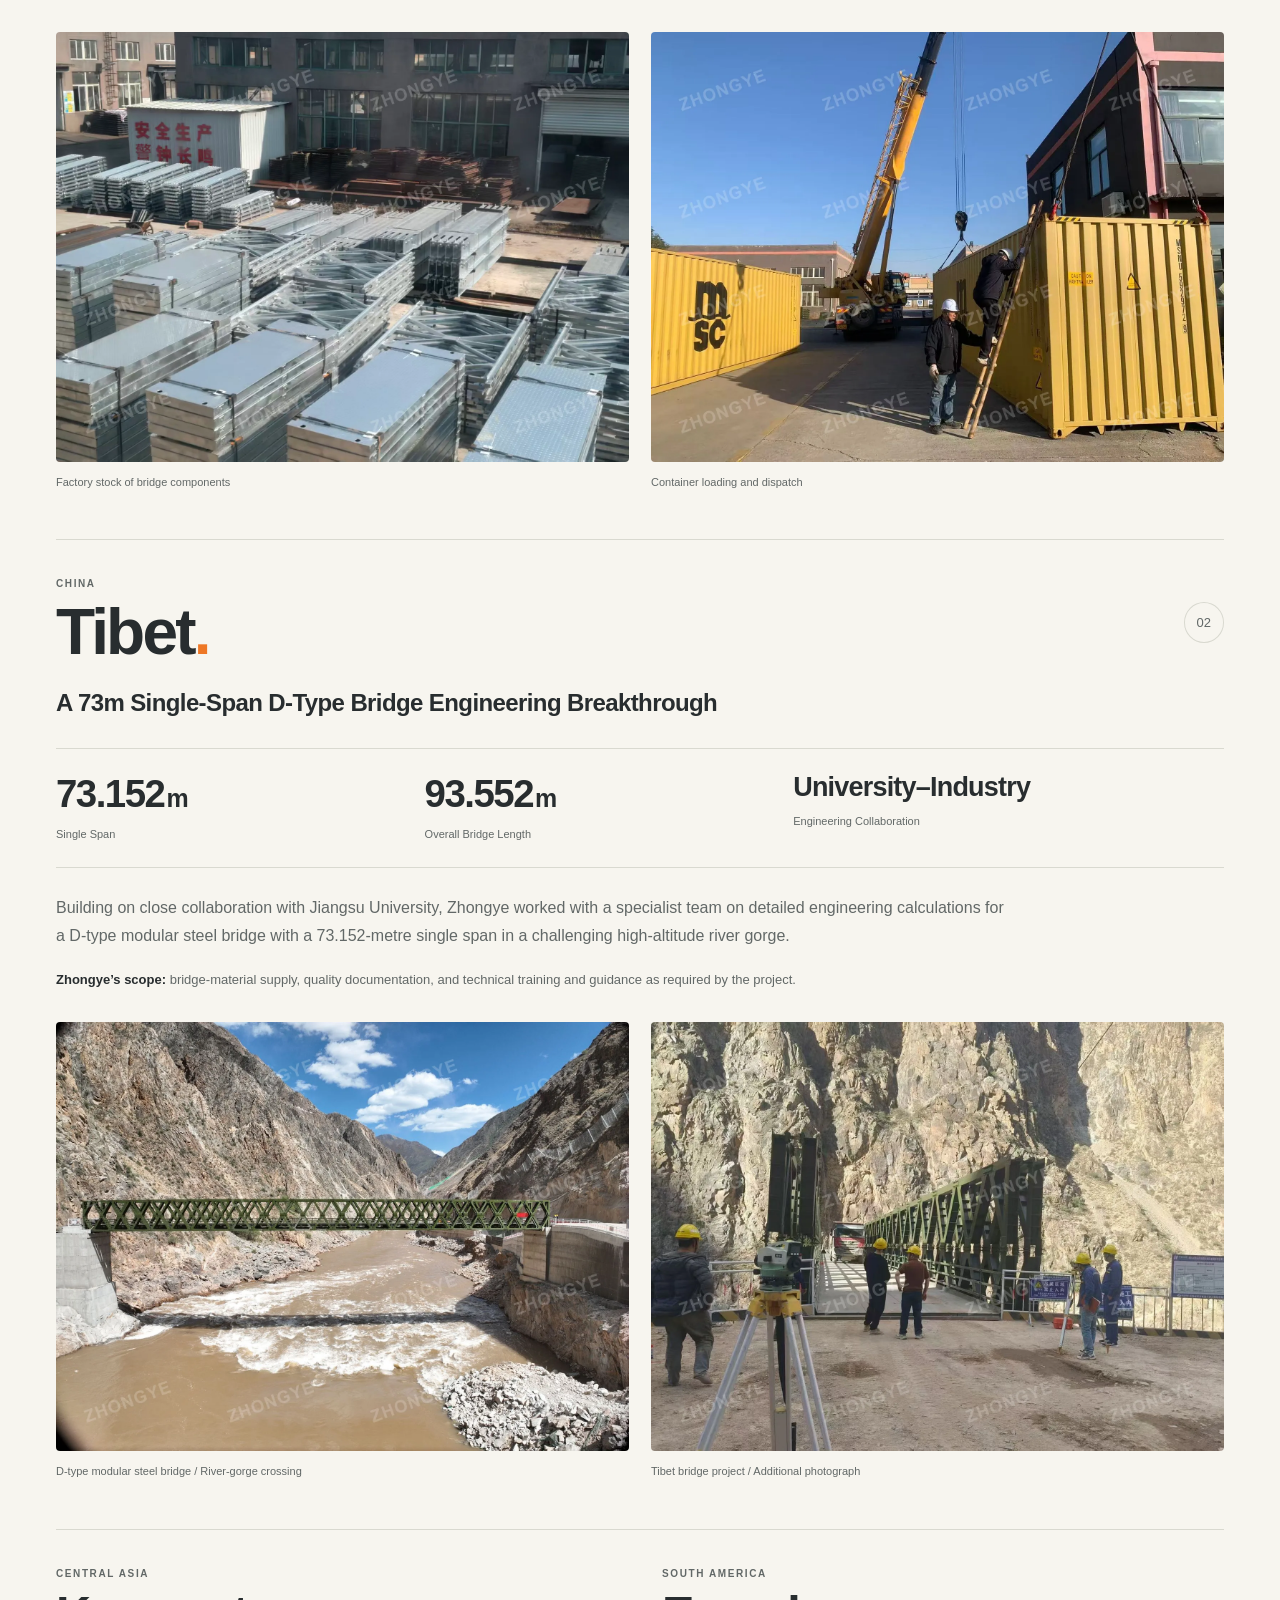
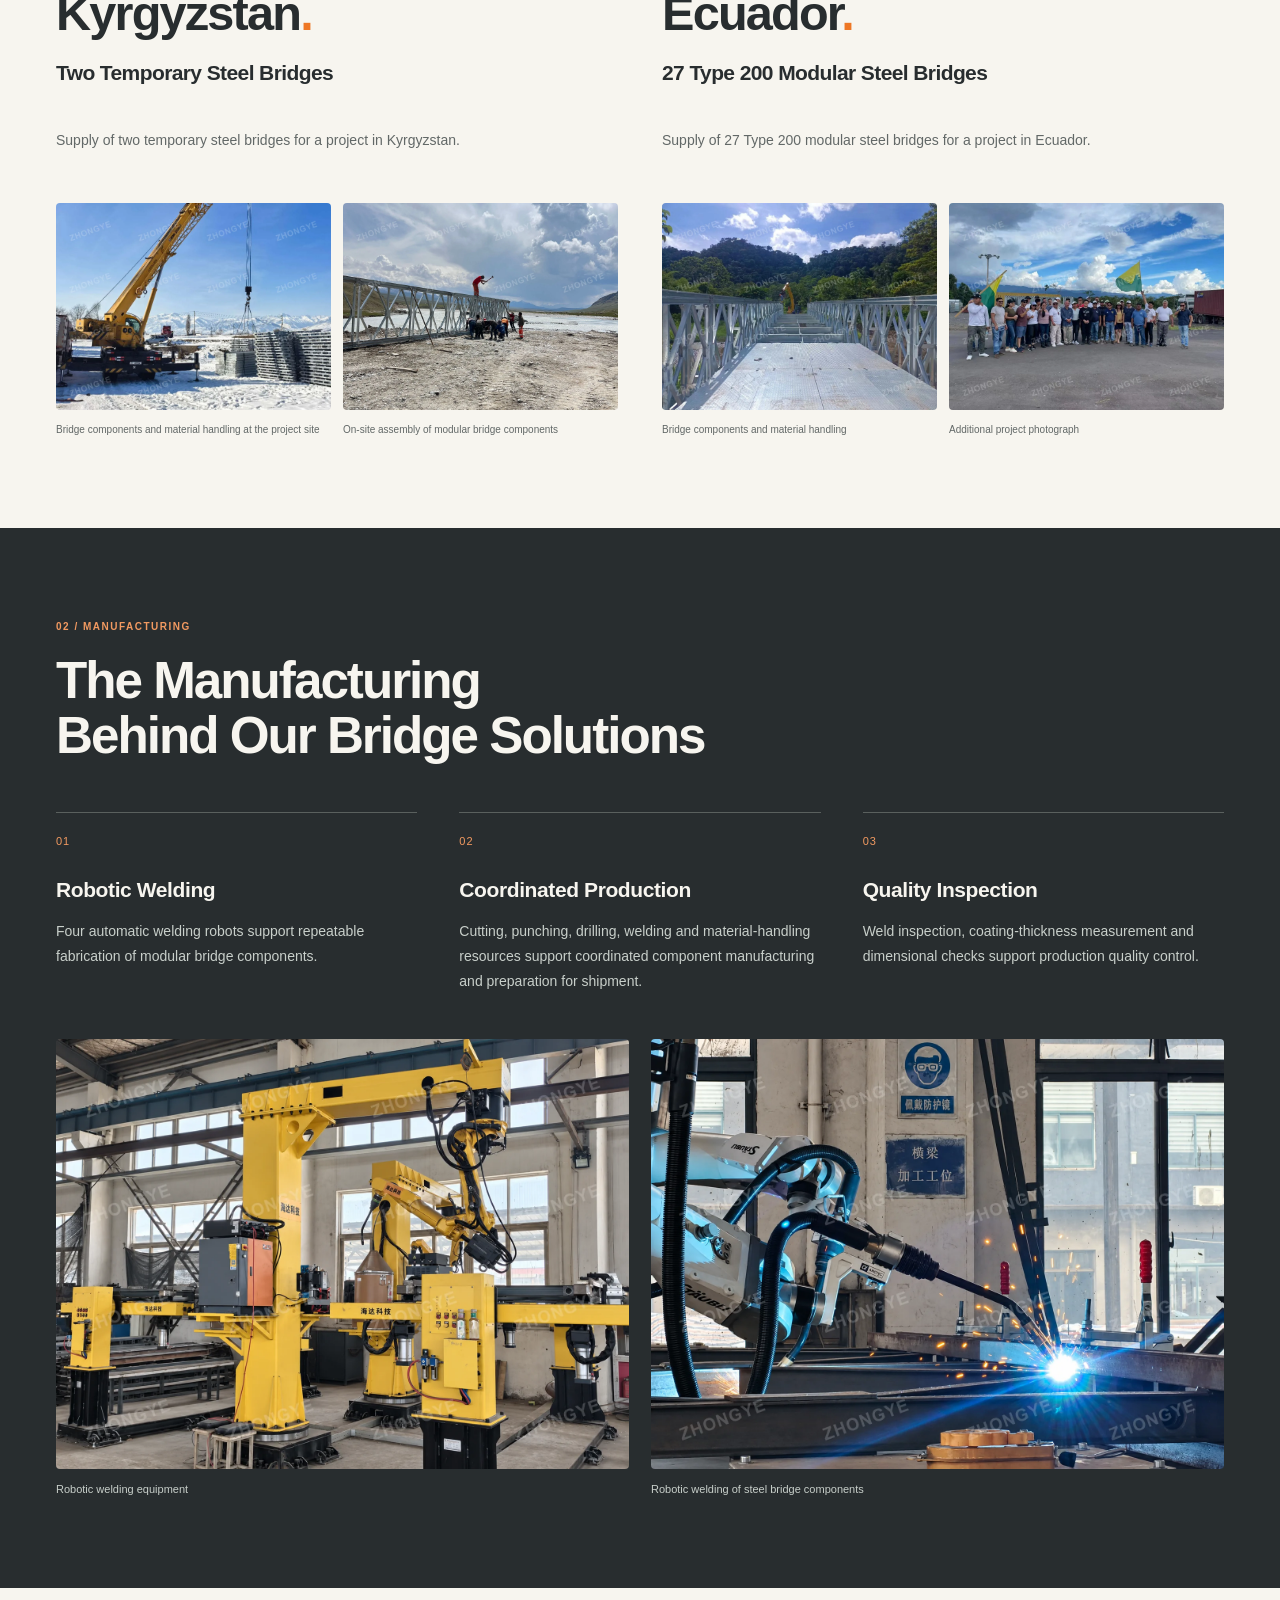
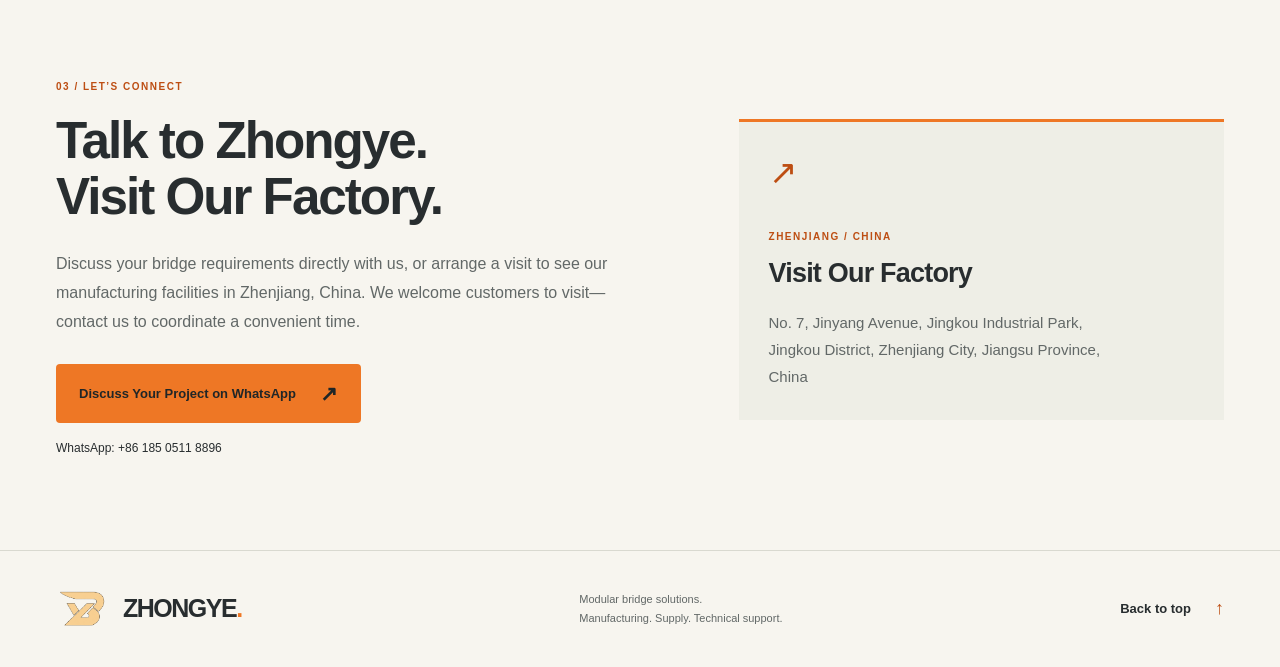
==== commit 369b0aea: "Update Kyrgyzstan assembly photo and caption" ====
--- a/index.html
+++ b/index.html
@@ -70,7 +70,7 @@
           <!-- PHOTO 06: Existing Kyrgyzstan project photograph. -->
           <figure class="photo-slot" data-image-slot="kyrgyzstan-components"><img draggable="false" src="kyrgyzstan-site-components-watermarked.webp" width="1440" height="1080" alt="Stacks of modular bridge components beside a mobile crane at a snow-covered site" loading="lazy"><figcaption>Bridge components and material handling at the project site</figcaption></figure>
           <!-- PHOTO 07: Additional Kyrgyzstan photo. Awaiting photo. -->
-          <figure class="photo-slot" data-image-slot="kyrgyzstan-second"><img draggable="false" src="kyrgyzstan-launch-watermarked.webp" width="1600" height="1200" alt="Photo to be added: second Kyrgyzstan project photograph" loading="lazy"><figcaption>Additional project photograph</figcaption></figure>
+          <figure class="photo-slot" data-image-slot="kyrgyzstan-second"><img draggable="false" src="kyrgyzstan-assembly-watermarked.webp" width="1600" height="1200" alt="Workers assembling modular steel bridge components beside a river" loading="lazy"><figcaption>On-site assembly of modular bridge components</figcaption></figure>
         </div></article>
         <article class="project supporting" aria-labelledby="ecuador-location"><p class="region">SOUTH AMERICA</p><h3 class="location" id="ecuador-location">Ecuador<span class="orange-dot">.</span></h3><h4>27 Type 200 Modular Steel Bridges</h4><p>Supply of 27 Type 200 modular steel bridges for a project in Ecuador.</p><div class="photo-pair">
           <!-- PHOTO 08: Photograph retained from the original Ecuador project card. -->
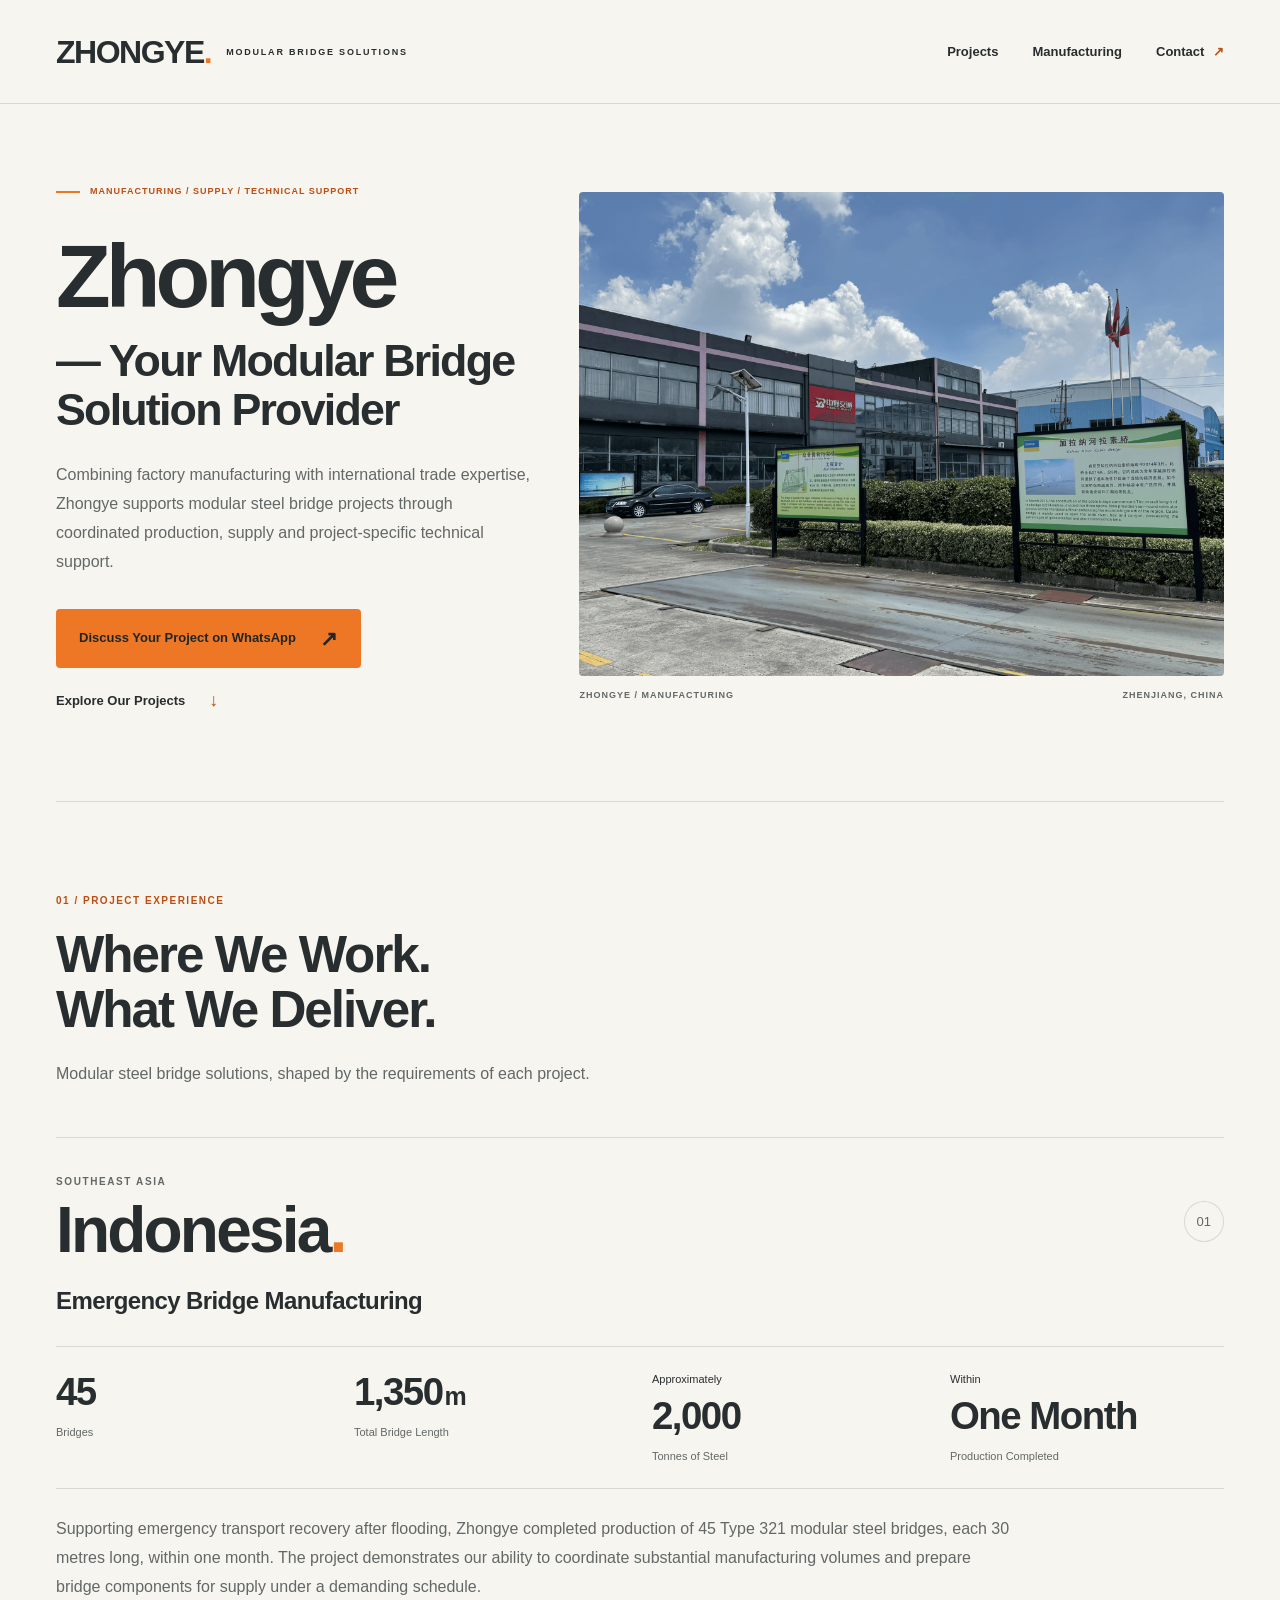
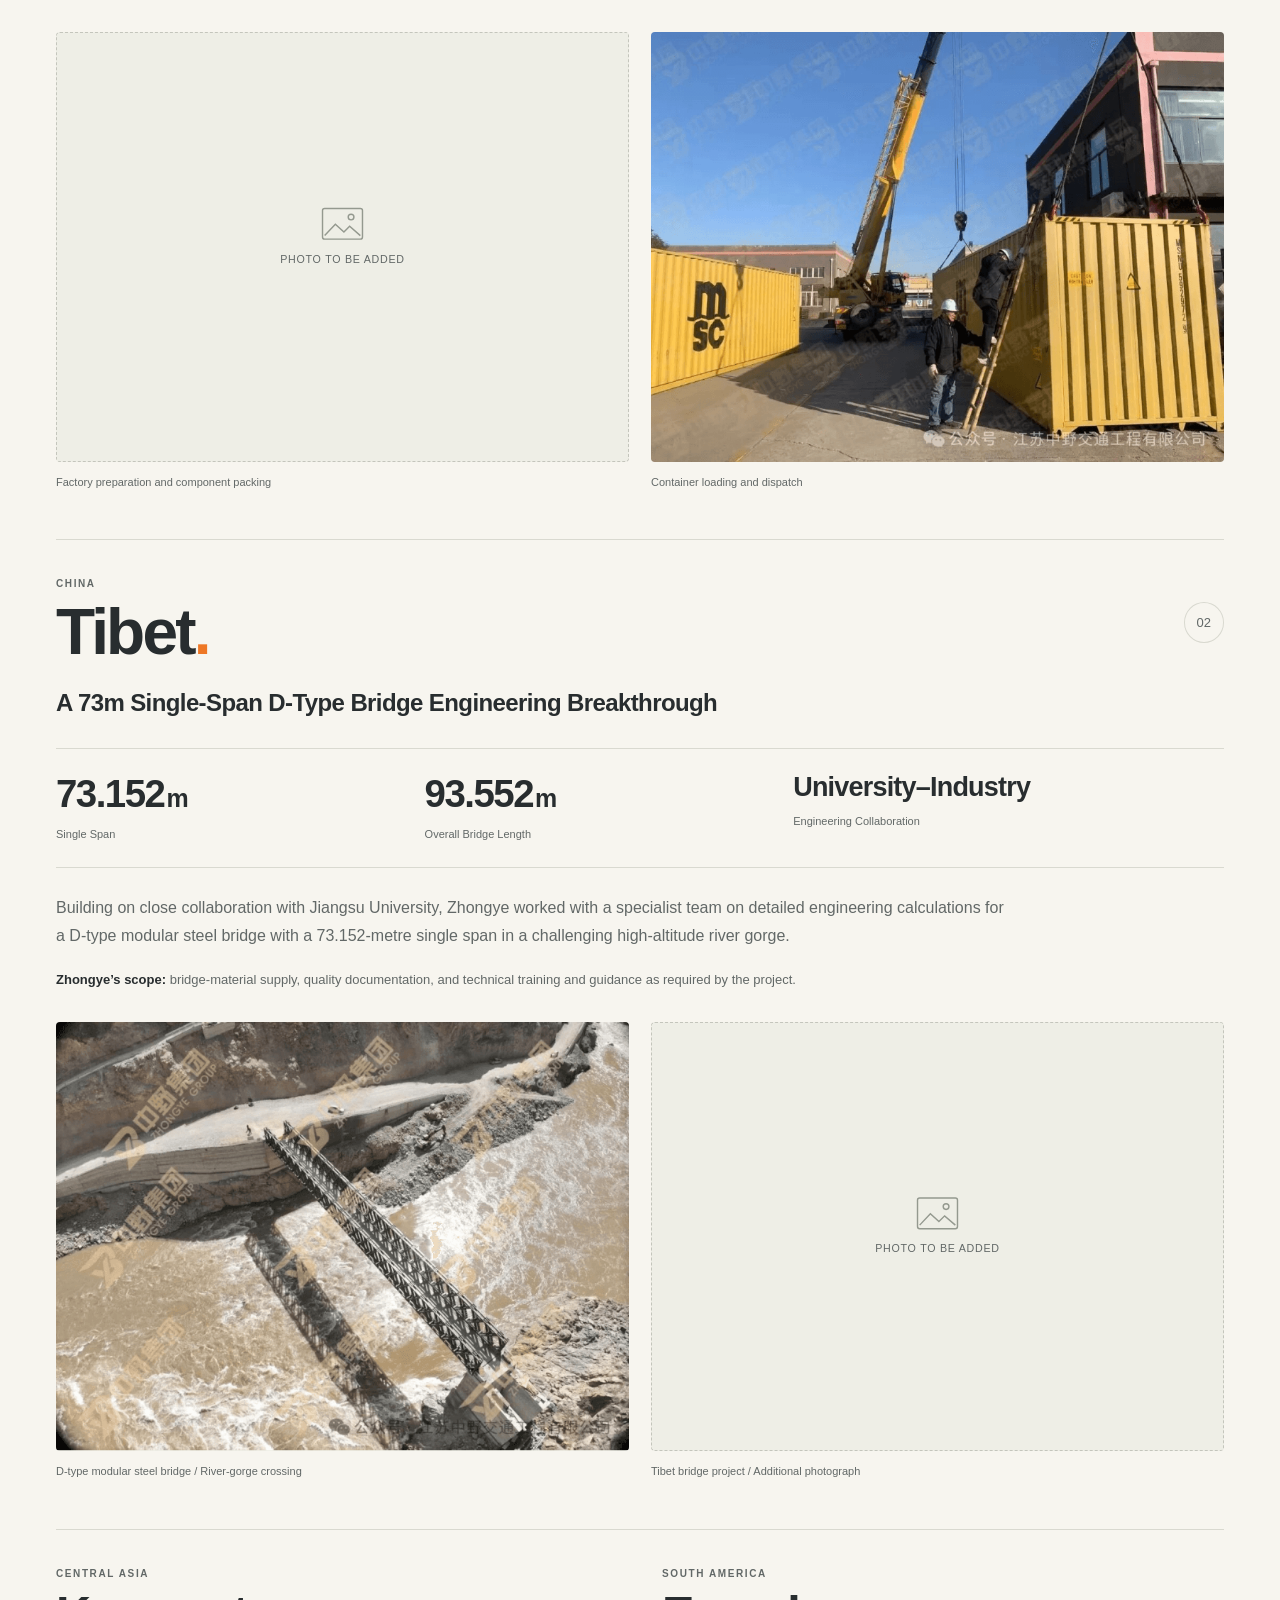
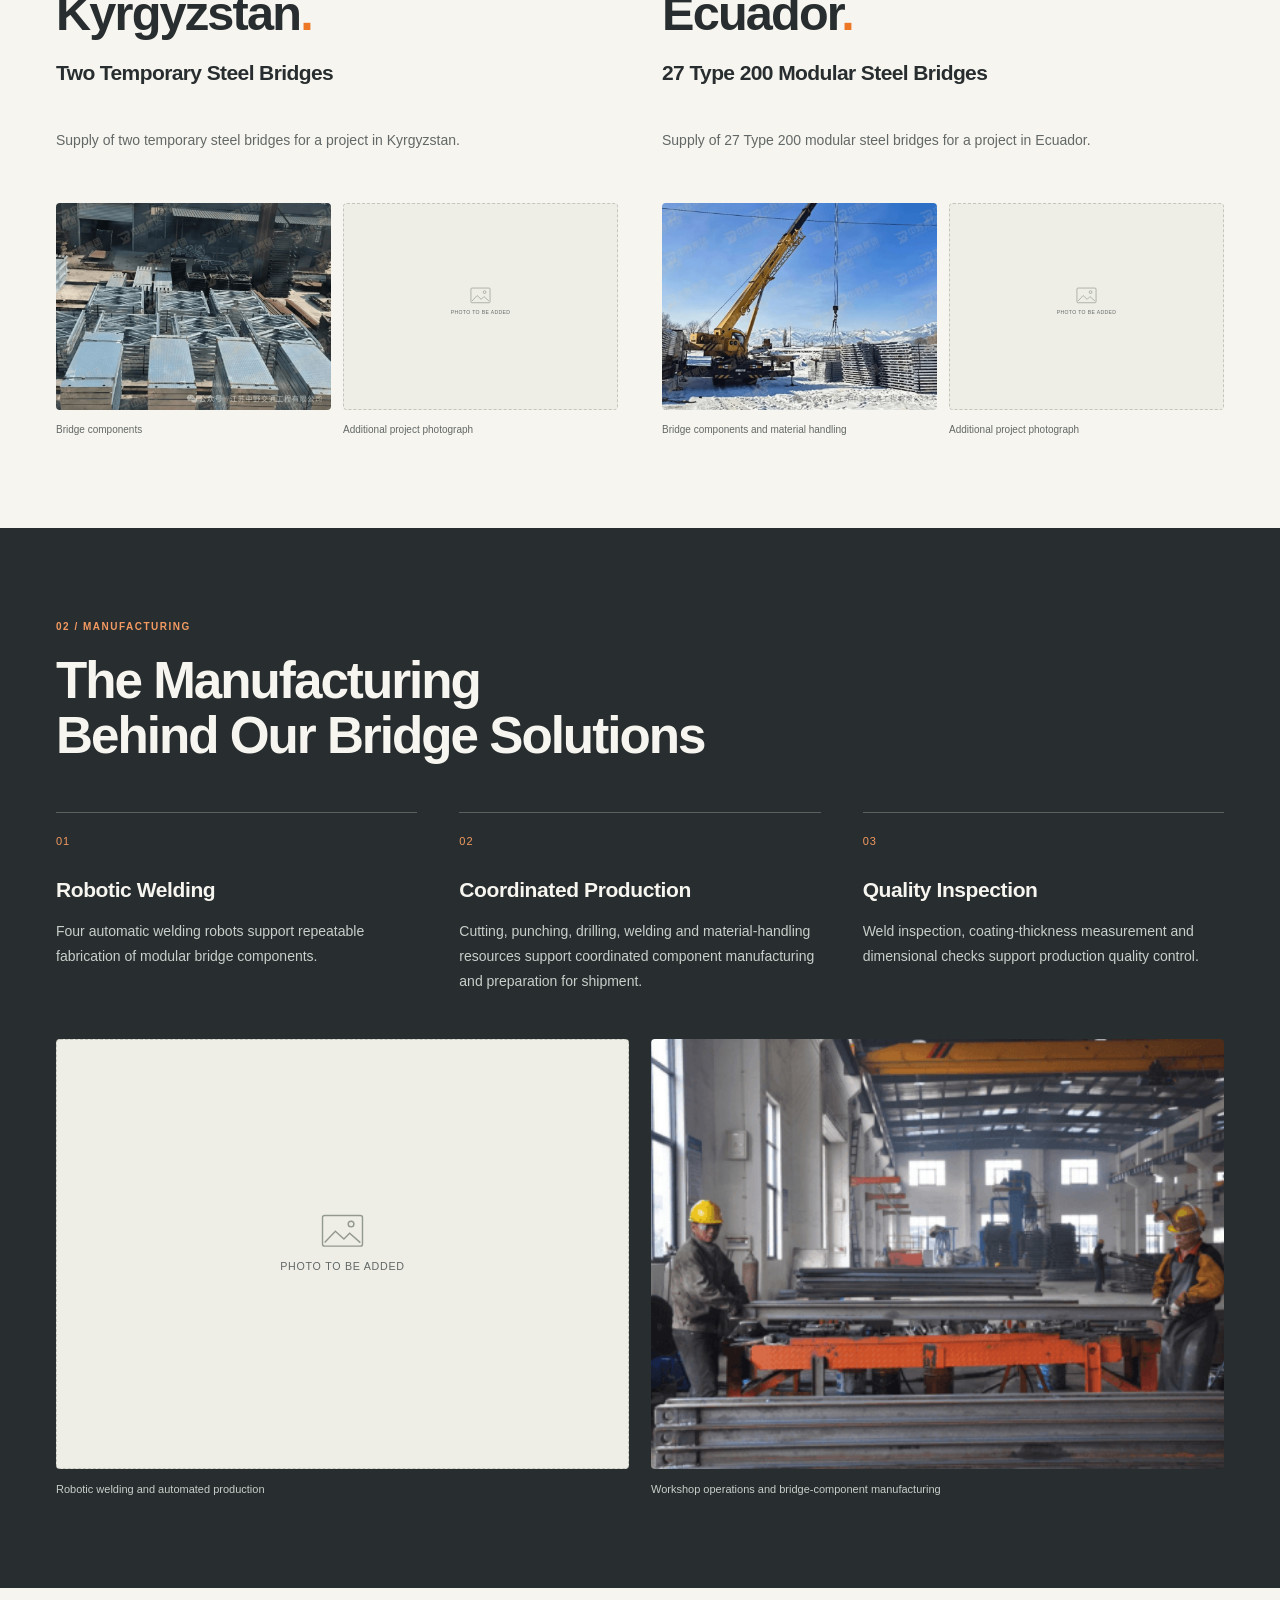
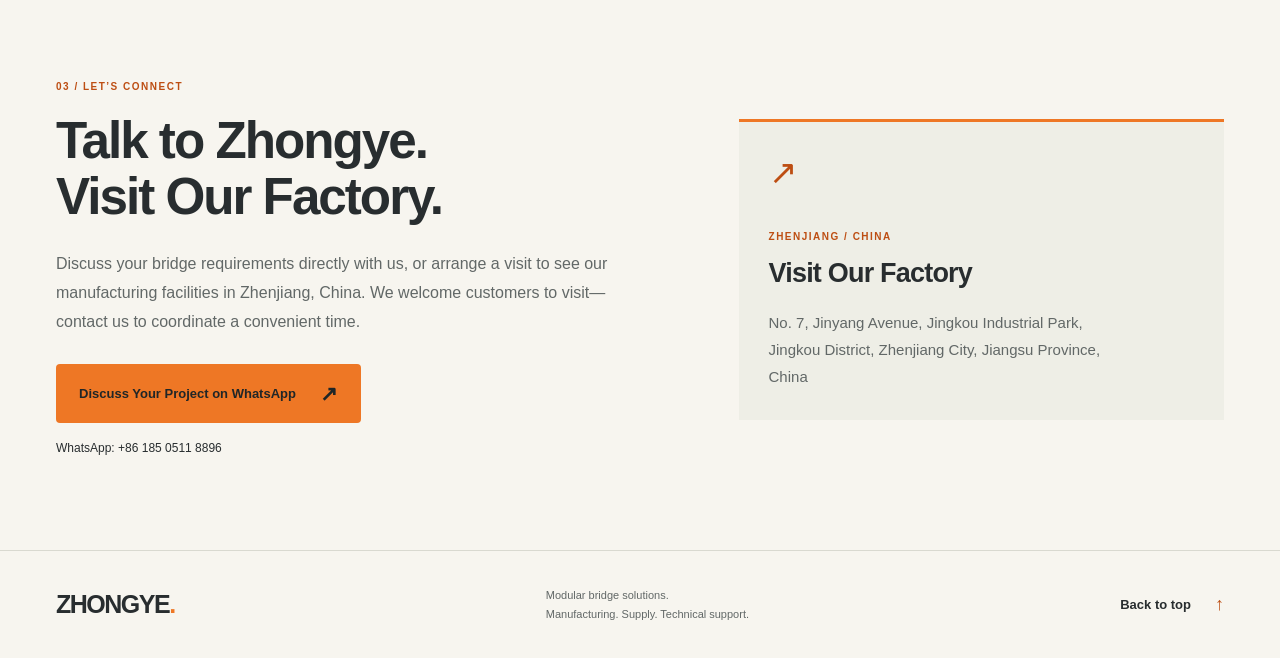
==== commit a9c1d3a2: "Update site URLs after account rename" ====
--- a/index.html
+++ b/index.html
@@ -6,20 +6,19 @@
   <meta name="theme-color" content="#f7f5ef">
   <title>Zhongye — Your Modular Bridge Solution Provider</title>
   <meta name="description" content="Zhongye combines factory manufacturing and international trade expertise to support modular steel bridge projects through production, supply and project-specific technical support.">
-  <link rel="canonical" href="https://learningsteps14th.github.io/zhongye-bridge/">
+  <link rel="canonical" href="https://zhongye-steelbridge.github.io/zhongye-bridge/">
   <meta property="og:title" content="Zhongye — Your Modular Bridge Solution Provider">
   <meta property="og:description" content="Modular steel bridge manufacturing, supply and project-specific technical support. Talk to Zhongye or arrange a factory visit in Zhenjiang, China.">
   <meta property="og:type" content="website">
-  <meta property="og:image" content="https://learningsteps14th.github.io/zhongye-bridge/factory-exterior-clean.webp">
-  <link rel="stylesheet" href="styles.css">
-  <script src="image-protection.js" defer></script>
+  <meta property="og:image" content="https://zhongye-steelbridge.github.io/zhongye-bridge/factory-exterior.png">
+  <link rel="stylesheet" href="styles.css">
   <link rel="icon" href="favicon.svg" type="image/svg+xml">
 </head>
 <body>
   <a class="skip-link" href="#main">Skip to content</a>
   <header class="site-header">
     <div class="wrap header-inner">
-      <a class="brand" href="#top" aria-label="Zhongye home"><img draggable="false" class="brand-logo" src="logo-gold-outlined.png" width="66" height="56" alt=""><span class="brand-wordmark"><span class="brand-name">ZHONGYE<span class="brand-dot">.</span></span><span class="brand-descriptor">MODULAR BRIDGE SOLUTIONS</span></span></a>
+      <a class="brand" href="#top" aria-label="Zhongye home"><span class="brand-name">ZHONGYE<span class="brand-dot">.</span></span><span class="brand-descriptor">MODULAR BRIDGE SOLUTIONS</span></a>
       <nav aria-label="Main navigation"><a href="#projects">Projects</a><a href="#manufacturing">Manufacturing</a><a href="#contact">Contact <span aria-hidden="true">↗</span></a></nav>
     </div>
   </header>
@@ -32,7 +31,7 @@
         <div class="hero-actions"><a class="button" href="https://wa.me/8618505118896?text=Hello%2C%20I%27m%20interested%20in%20your%20modular%20bridge%20solutions%20and%20would%20like%20to%20discuss%20a%20project." target="_blank" rel="noopener noreferrer">Discuss Your Project on WhatsApp <span aria-hidden="true">↗</span></a><a class="text-link" href="#projects">Explore Our Projects <span aria-hidden="true">↓</span></a></div>
       </div>
       <!-- PHOTO 01: Hero factory photo. Replace src with your new factory photo filename. -->
-      <figure class="hero-photo photo-slot" data-image-slot="hero-factory"><img draggable="false" src="factory-exterior-clean.webp" width="1920" height="1246" alt="Exterior of the Zhongye factory" fetchpriority="high"><figcaption><span>ZHONGYE / MANUFACTURING</span><span>ZHENJIANG, CHINA</span></figcaption></figure>
+      <figure class="hero-photo photo-slot" data-image-slot="hero-factory"><img src="factory-exterior.png" width="2048" height="1536" alt="Exterior of the Zhongye factory" fetchpriority="high"><figcaption><span>ZHONGYE / MANUFACTURING</span><span>ZHENJIANG, CHINA</span></figcaption></figure>
     </section>
 
     <section class="projects wrap section-space" id="projects" aria-labelledby="projects-title">
@@ -45,9 +44,9 @@
         <p class="project-description">Supporting emergency transport recovery after flooding, Zhongye completed production of 45 Type 321 modular steel bridges, each 30 metres long, within one month. The project demonstrates our ability to coordinate substantial manufacturing volumes and prepare bridge components for supply under a demanding schedule.</p>
         <div class="photo-pair">
           <!-- PHOTO 02: Indonesia factory preparation and component packing. Awaiting photo. -->
-          <figure class="photo-slot" data-image-slot="indonesia-preparation"><img draggable="false" src="kyrgyzstan-stock-watermarked.webp" width="1600" height="1200" alt="Stacks of modular steel bridge components prepared at the Zhongye factory" loading="lazy"><figcaption>Factory stock of bridge components</figcaption></figure>
+          <figure class="photo-slot" data-image-slot="indonesia-preparation"><img class="placeholder" src="photo-placeholder.svg" width="800" height="600" alt="Photo to be added: Indonesia factory preparation and component packing" loading="lazy"><figcaption>Factory preparation and component packing</figcaption></figure>
           <!-- PHOTO 03: Indonesia container loading and dispatch. -->
-          <figure class="photo-slot" data-image-slot="indonesia-dispatch"><img draggable="false" src="indonesia-dispatch-watermarked.webp" width="1600" height="1200" alt="Container loading at the factory for the Indonesia bridge supply project" loading="lazy"><figcaption>Container loading and dispatch</figcaption></figure>
+          <figure class="photo-slot" data-image-slot="indonesia-dispatch"><img src="indonesia-production.png" width="810" height="606" alt="Container loading at the factory for the Indonesia bridge supply project" loading="lazy"><figcaption>Container loading and dispatch</figcaption></figure>
         </div>
       </article>
 
@@ -59,24 +58,24 @@
         <p class="scope"><strong>Zhongye’s scope:</strong> bridge-material supply, quality documentation, and technical training and guidance as required by the project.</p>
         <div class="photo-pair">
           <!-- PHOTO 04: Tibet bridge overview. -->
-          <figure class="photo-slot" data-image-slot="tibet-overview"><img draggable="false" src="tibet-overview-watermarked.webp" width="1600" height="1200" alt="Modular steel bridge crossing a river gorge in Tibet" loading="lazy"><figcaption>D-type modular steel bridge / River-gorge crossing</figcaption></figure>
+          <figure class="photo-slot" data-image-slot="tibet-overview"><img src="tibet-bridge-1.png" width="728" height="546" alt="Modular steel bridge crossing a river gorge in Tibet" loading="lazy"><figcaption>D-type modular steel bridge / River-gorge crossing</figcaption></figure>
           <!-- PHOTO 05: Additional Tibet project photo. Awaiting confirmed photo. -->
-          <figure class="photo-slot" data-image-slot="tibet-detail"><img draggable="false" src="tibet-detail-watermarked.webp" width="1600" height="1200" alt="Photo to be added: additional Tibet bridge project photograph" loading="lazy"><figcaption>Tibet bridge project / Additional photograph</figcaption></figure>
+          <figure class="photo-slot" data-image-slot="tibet-detail"><img class="placeholder" src="photo-placeholder.svg" width="800" height="600" alt="Photo to be added: additional Tibet bridge project photograph" loading="lazy"><figcaption>Tibet bridge project / Additional photograph</figcaption></figure>
         </div>
       </article>
 
       <div class="supporting-grid">
         <article class="project supporting" aria-labelledby="kyrgyzstan-location"><p class="region">CENTRAL ASIA</p><h3 class="location" id="kyrgyzstan-location">Kyrgyzstan<span class="orange-dot">.</span></h3><h4>Two Temporary Steel Bridges</h4><p>Supply of two temporary steel bridges for a project in Kyrgyzstan.</p><div class="photo-pair">
           <!-- PHOTO 06: Existing Kyrgyzstan project photograph. -->
-          <figure class="photo-slot" data-image-slot="kyrgyzstan-components"><img draggable="false" src="kyrgyzstan-site-components-watermarked.webp" width="1440" height="1080" alt="Stacks of modular bridge components beside a mobile crane at a snow-covered site" loading="lazy"><figcaption>Bridge components and material handling at the project site</figcaption></figure>
+          <figure class="photo-slot" data-image-slot="kyrgyzstan-components"><img src="kyrgyzstan-bridge.png" width="864" height="647" alt="Steel bridge components for the Kyrgyzstan supply project" loading="lazy"><figcaption>Bridge components</figcaption></figure>
           <!-- PHOTO 07: Additional Kyrgyzstan photo. Awaiting photo. -->
-          <figure class="photo-slot" data-image-slot="kyrgyzstan-second"><img draggable="false" src="kyrgyzstan-assembly-watermarked.webp" width="1600" height="1200" alt="Workers assembling modular steel bridge components beside a river" loading="lazy"><figcaption>On-site assembly of modular bridge components</figcaption></figure>
+          <figure class="photo-slot" data-image-slot="kyrgyzstan-second"><img class="placeholder" src="photo-placeholder.svg" width="800" height="600" alt="Photo to be added: second Kyrgyzstan project photograph" loading="lazy"><figcaption>Additional project photograph</figcaption></figure>
         </div></article>
         <article class="project supporting" aria-labelledby="ecuador-location"><p class="region">SOUTH AMERICA</p><h3 class="location" id="ecuador-location">Ecuador<span class="orange-dot">.</span></h3><h4>27 Type 200 Modular Steel Bridges</h4><p>Supply of 27 Type 200 modular steel bridges for a project in Ecuador.</p><div class="photo-pair">
           <!-- PHOTO 08: Photograph retained from the original Ecuador project card. -->
-          <figure class="photo-slot" data-image-slot="ecuador-components"><img draggable="false" src="ecuador-bridge-watermarked.webp" width="1600" height="1200" alt="Bridge components and material handling shown in the original Ecuador project record" loading="lazy"><figcaption>Bridge components and material handling</figcaption></figure>
+          <figure class="photo-slot" data-image-slot="ecuador-components"><img src="ecuador-bridge.png" width="864" height="648" alt="Bridge components and material handling shown in the original Ecuador project record" loading="lazy"><figcaption>Bridge components and material handling</figcaption></figure>
           <!-- PHOTO 09: Additional Ecuador photo. Awaiting photo. -->
-          <figure class="photo-slot" data-image-slot="ecuador-second"><img draggable="false" src="ecuador-team-watermarked.webp" width="1600" height="1200" alt="Photo to be added: second Ecuador project photograph" loading="lazy"><figcaption>Additional project photograph</figcaption></figure>
+          <figure class="photo-slot" data-image-slot="ecuador-second"><img class="placeholder" src="photo-placeholder.svg" width="800" height="600" alt="Photo to be added: second Ecuador project photograph" loading="lazy"><figcaption>Additional project photograph</figcaption></figure>
         </div></article>
       </div>
     </section>
@@ -86,14 +85,15 @@
       <div class="capabilities"><article><span class="cap-number" aria-hidden="true">01</span><h3>Robotic Welding</h3><p>Four automatic welding robots support repeatable fabrication of modular bridge components.</p></article><article><span class="cap-number" aria-hidden="true">02</span><h3>Coordinated Production</h3><p>Cutting, punching, drilling, welding and material-handling resources support coordinated component manufacturing and preparation for shipment.</p></article><article><span class="cap-number" aria-hidden="true">03</span><h3>Quality Inspection</h3><p>Weld inspection, coating-thickness measurement and dimensional checks support production quality control.</p></article></div>
       <div class="photo-pair manufacturing-photos">
         <!-- PHOTO 10: Robotic welding. Awaiting an actual welding/automated production photo. -->
-        <figure class="photo-slot" data-image-slot="manufacturing-robotic"><img draggable="false" src="factory-robot-corrected-watermarked.webp" width="1448" height="1086" alt="Robotic welding equipment in the Zhongye workshop" loading="lazy"><figcaption>Robotic welding equipment</figcaption></figure>
+        <figure class="photo-slot" data-image-slot="manufacturing-robotic"><img class="placeholder" src="photo-placeholder.svg" width="800" height="600" alt="Photo to be added: robotic welding and automated production" loading="lazy"><figcaption>Robotic welding and automated production</figcaption></figure>
         <!-- PHOTO 11: Workshop operations. -->
-        <figure class="photo-slot" data-image-slot="manufacturing-workshop"><img draggable="false" src="robotic-welding-action-watermarked.webp" width="1448" height="1086" alt="A robotic welding arm welding a steel bridge component" loading="lazy"><figcaption>Robotic welding of steel bridge components</figcaption></figure>
+        <figure class="photo-slot" data-image-slot="manufacturing-workshop"><img src="workshop-production.png" width="479" height="318" alt="Workshop employees preparing steel bridge components" loading="lazy"><figcaption>Workshop operations and bridge-component manufacturing</figcaption></figure>
       </div>
     </div></section>
 
     <section class="contact wrap section-space" id="contact" aria-labelledby="contact-title"><div class="contact-copy"><p class="eyebrow">03 / LET’S CONNECT</p><h2 id="contact-title">Talk to Zhongye.<br>Visit Our Factory.</h2><p>Discuss your bridge requirements directly with us, or arrange a visit to see our manufacturing facilities in Zhenjiang, China. We welcome customers to visit—contact us to coordinate a convenient time.</p><a class="button" href="https://wa.me/8618505118896?text=Hello%2C%20I%27m%20interested%20in%20your%20modular%20bridge%20solutions%20and%20would%20like%20to%20discuss%20a%20project." target="_blank" rel="noopener noreferrer">Discuss Your Project on WhatsApp <span aria-hidden="true">↗</span></a><p class="contact-number">WhatsApp: +86 185 0511 8896</p></div><aside class="address-block" aria-labelledby="address-title"><span class="address-mark" aria-hidden="true">↗</span><p class="eyebrow">ZHENJIANG / CHINA</p><h3 id="address-title">Visit Our Factory</h3><address>No. 7, Jinyang Avenue, Jingkou Industrial Park, Jingkou District, Zhenjiang City, Jiangsu Province, China</address></aside></section>
   </main>
-  <footer class="site-footer"><div class="wrap footer-inner"><a class="footer-brand" href="#top" aria-label="Zhongye back to top"><img draggable="false" class="brand-logo" src="logo-gold-outlined.png" width="66" height="56" alt=""><span class="brand-name">ZHONGYE<span class="brand-dot">.</span></span></a><p>Modular bridge solutions.<br>Manufacturing. Supply. Technical support.</p><a class="text-link" href="#top">Back to top <span aria-hidden="true">↑</span></a></div></footer>
+  <footer class="site-footer"><div class="wrap footer-inner"><a class="brand-name" href="#top" aria-label="Zhongye back to top">ZHONGYE<span class="brand-dot">.</span></a><p>Modular bridge solutions.<br>Manufacturing. Supply. Technical support.</p><a class="text-link" href="#top">Back to top <span aria-hidden="true">↑</span></a></div></footer>
 </body>
 </html>
+
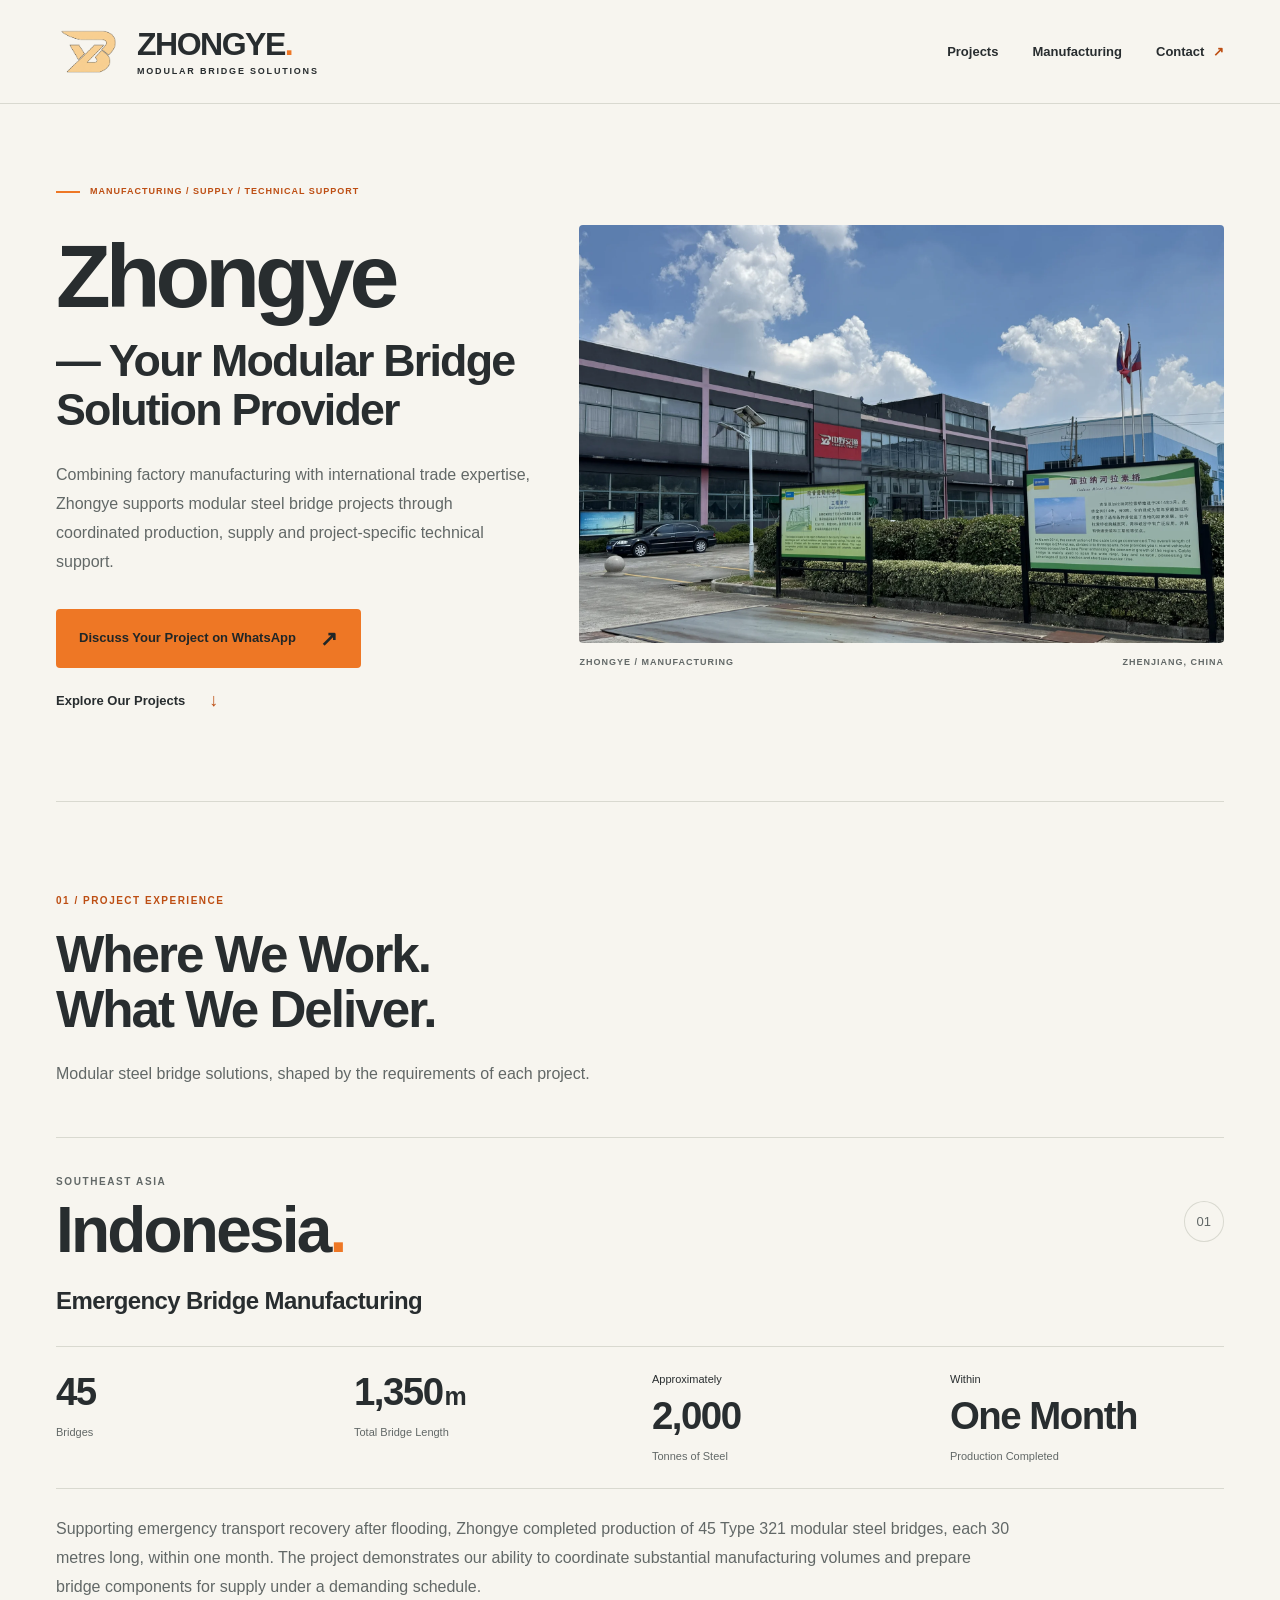
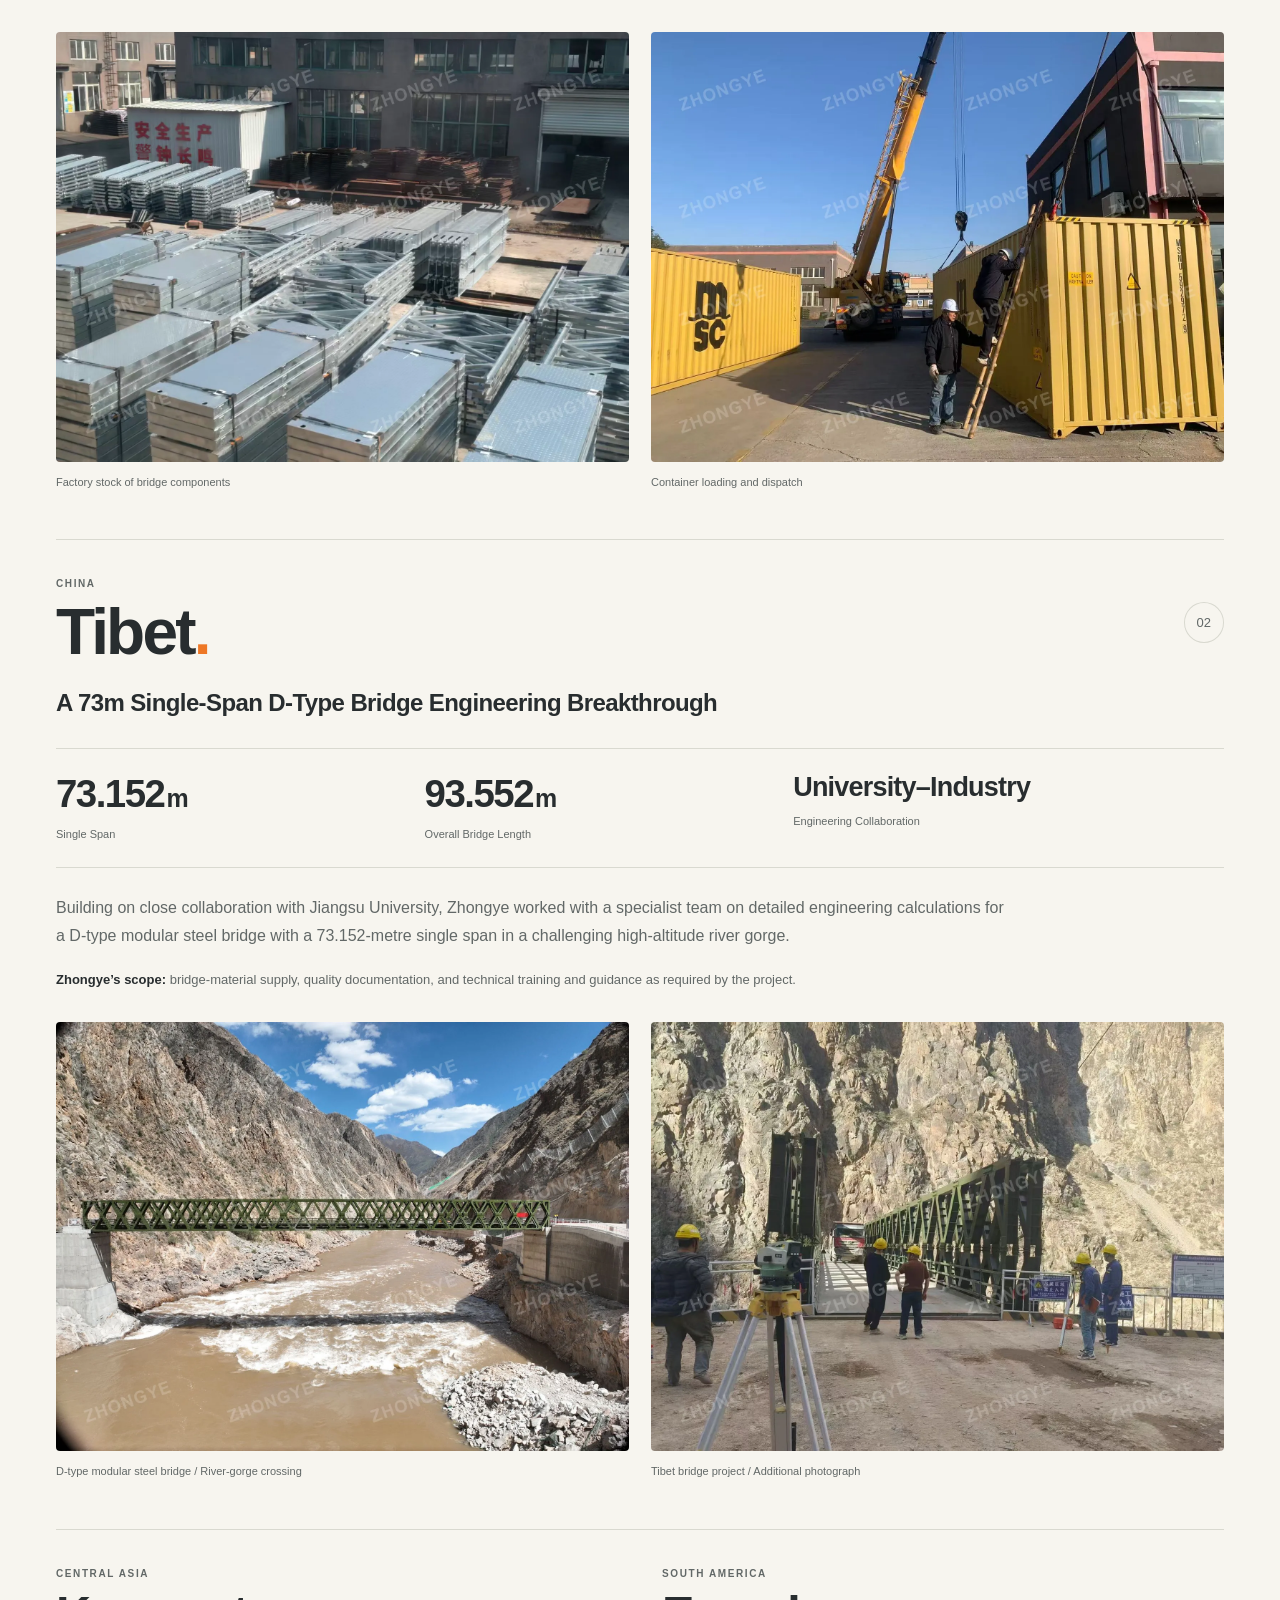
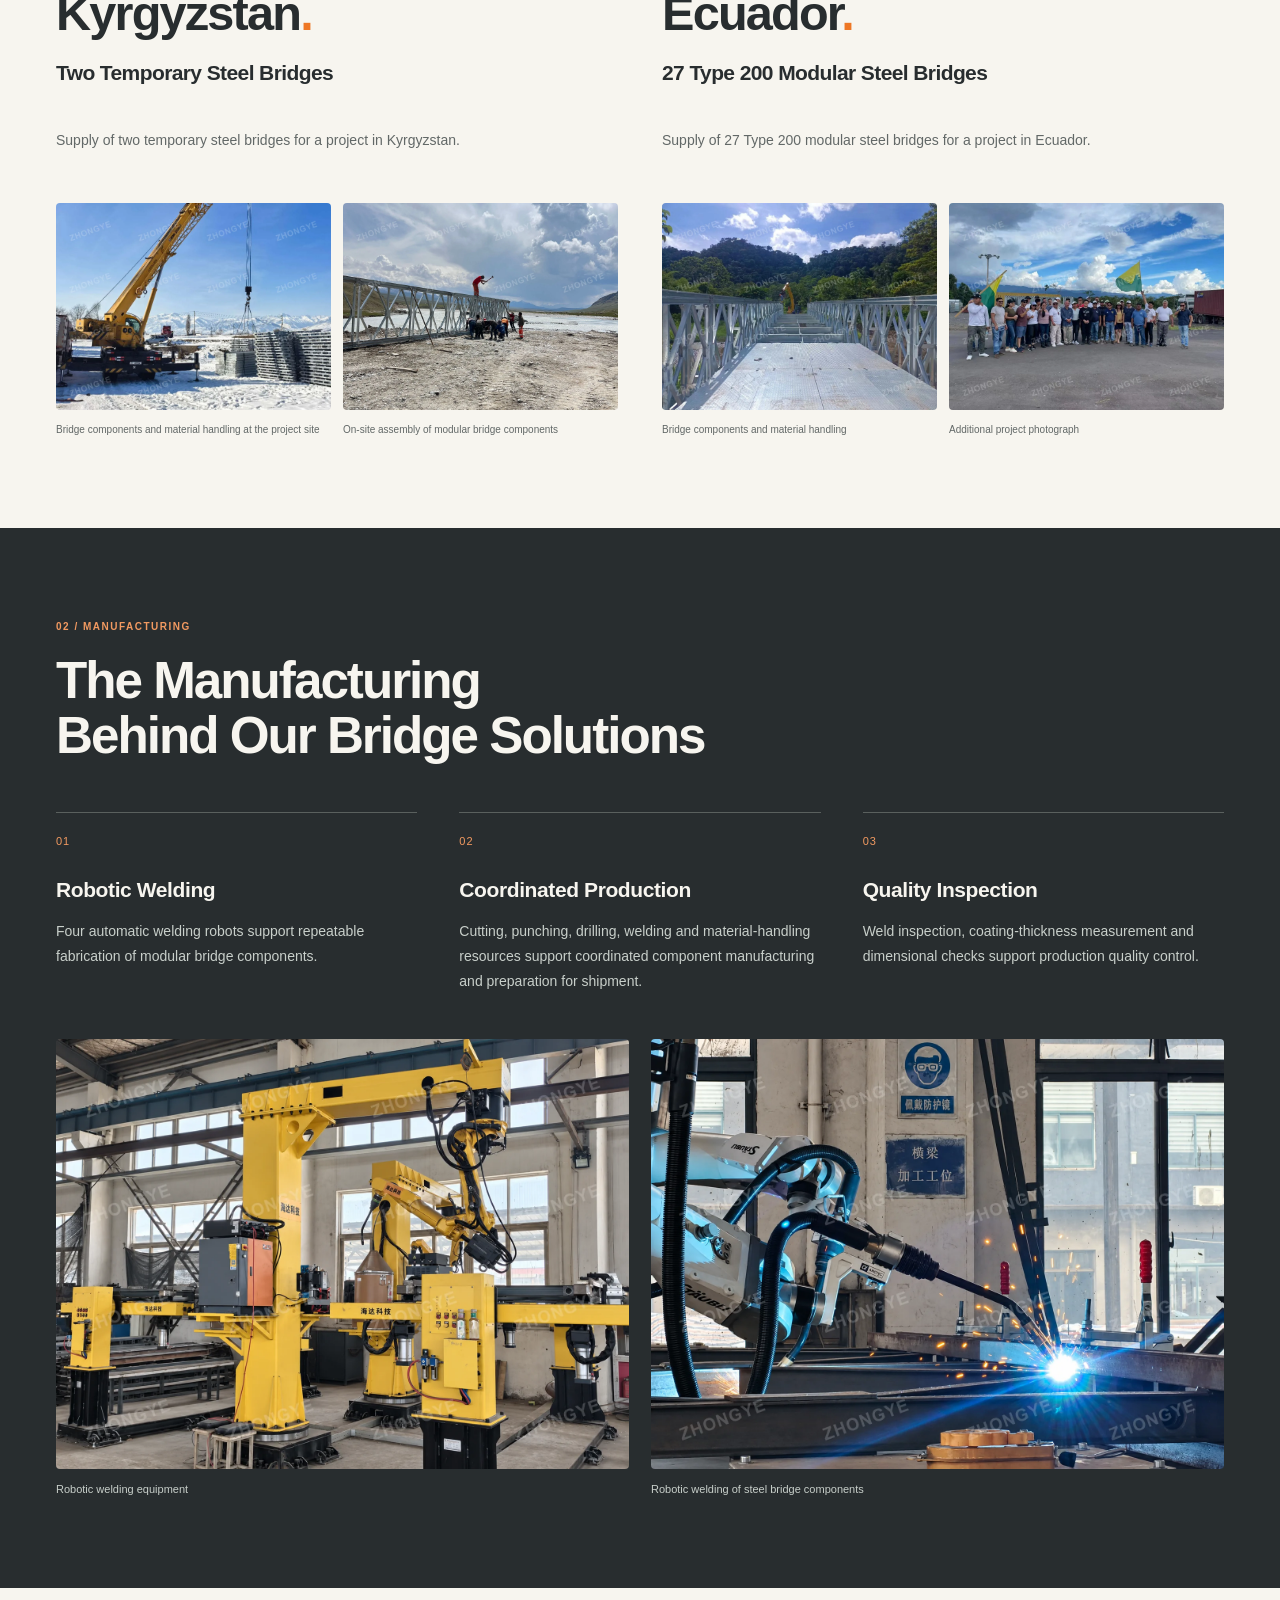
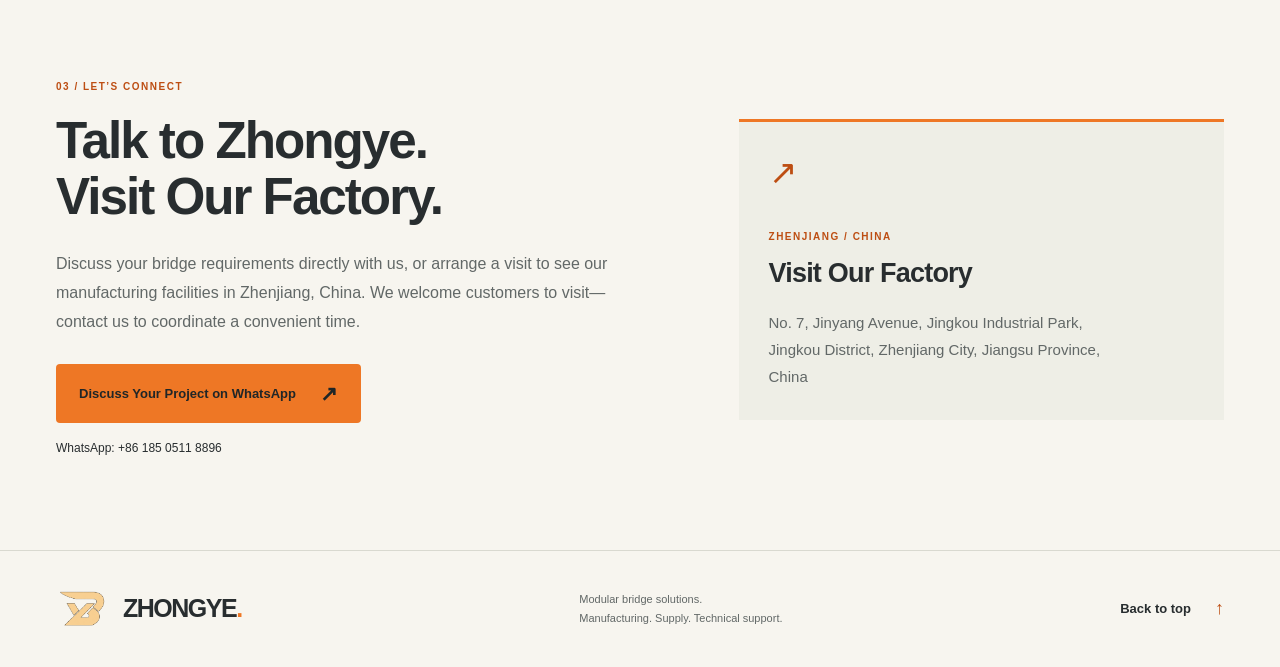
==== commit 8bf11774: "Sync version 2 URLs with renamed account" ====
--- a/index.html
+++ b/index.html
@@ -10,15 +10,16 @@
   <meta property="og:title" content="Zhongye — Your Modular Bridge Solution Provider">
   <meta property="og:description" content="Modular steel bridge manufacturing, supply and project-specific technical support. Talk to Zhongye or arrange a factory visit in Zhenjiang, China.">
   <meta property="og:type" content="website">
-  <meta property="og:image" content="https://zhongye-steelbridge.github.io/zhongye-bridge/factory-exterior.png">
-  <link rel="stylesheet" href="styles.css">
+  <meta property="og:image" content="https://zhongye-steelbridge.github.io/zhongye-bridge/factory-exterior-clean.webp">
+  <link rel="stylesheet" href="styles.css">
+  <script src="image-protection.js" defer></script>
   <link rel="icon" href="favicon.svg" type="image/svg+xml">
 </head>
 <body>
   <a class="skip-link" href="#main">Skip to content</a>
   <header class="site-header">
     <div class="wrap header-inner">
-      <a class="brand" href="#top" aria-label="Zhongye home"><span class="brand-name">ZHONGYE<span class="brand-dot">.</span></span><span class="brand-descriptor">MODULAR BRIDGE SOLUTIONS</span></a>
+      <a class="brand" href="#top" aria-label="Zhongye home"><img draggable="false" class="brand-logo" src="logo-gold-outlined.png" width="66" height="56" alt=""><span class="brand-wordmark"><span class="brand-name">ZHONGYE<span class="brand-dot">.</span></span><span class="brand-descriptor">MODULAR BRIDGE SOLUTIONS</span></span></a>
       <nav aria-label="Main navigation"><a href="#projects">Projects</a><a href="#manufacturing">Manufacturing</a><a href="#contact">Contact <span aria-hidden="true">↗</span></a></nav>
     </div>
   </header>
@@ -31,7 +32,7 @@
         <div class="hero-actions"><a class="button" href="https://wa.me/8618505118896?text=Hello%2C%20I%27m%20interested%20in%20your%20modular%20bridge%20solutions%20and%20would%20like%20to%20discuss%20a%20project." target="_blank" rel="noopener noreferrer">Discuss Your Project on WhatsApp <span aria-hidden="true">↗</span></a><a class="text-link" href="#projects">Explore Our Projects <span aria-hidden="true">↓</span></a></div>
       </div>
       <!-- PHOTO 01: Hero factory photo. Replace src with your new factory photo filename. -->
-      <figure class="hero-photo photo-slot" data-image-slot="hero-factory"><img src="factory-exterior.png" width="2048" height="1536" alt="Exterior of the Zhongye factory" fetchpriority="high"><figcaption><span>ZHONGYE / MANUFACTURING</span><span>ZHENJIANG, CHINA</span></figcaption></figure>
+      <figure class="hero-photo photo-slot" data-image-slot="hero-factory"><img draggable="false" src="factory-exterior-clean.webp" width="1920" height="1246" alt="Exterior of the Zhongye factory" fetchpriority="high"><figcaption><span>ZHONGYE / MANUFACTURING</span><span>ZHENJIANG, CHINA</span></figcaption></figure>
     </section>
 
     <section class="projects wrap section-space" id="projects" aria-labelledby="projects-title">
@@ -44,9 +45,9 @@
         <p class="project-description">Supporting emergency transport recovery after flooding, Zhongye completed production of 45 Type 321 modular steel bridges, each 30 metres long, within one month. The project demonstrates our ability to coordinate substantial manufacturing volumes and prepare bridge components for supply under a demanding schedule.</p>
         <div class="photo-pair">
           <!-- PHOTO 02: Indonesia factory preparation and component packing. Awaiting photo. -->
-          <figure class="photo-slot" data-image-slot="indonesia-preparation"><img class="placeholder" src="photo-placeholder.svg" width="800" height="600" alt="Photo to be added: Indonesia factory preparation and component packing" loading="lazy"><figcaption>Factory preparation and component packing</figcaption></figure>
+          <figure class="photo-slot" data-image-slot="indonesia-preparation"><img draggable="false" src="kyrgyzstan-stock-watermarked.webp" width="1600" height="1200" alt="Stacks of modular steel bridge components prepared at the Zhongye factory" loading="lazy"><figcaption>Factory stock of bridge components</figcaption></figure>
           <!-- PHOTO 03: Indonesia container loading and dispatch. -->
-          <figure class="photo-slot" data-image-slot="indonesia-dispatch"><img src="indonesia-production.png" width="810" height="606" alt="Container loading at the factory for the Indonesia bridge supply project" loading="lazy"><figcaption>Container loading and dispatch</figcaption></figure>
+          <figure class="photo-slot" data-image-slot="indonesia-dispatch"><img draggable="false" src="indonesia-dispatch-watermarked.webp" width="1600" height="1200" alt="Container loading at the factory for the Indonesia bridge supply project" loading="lazy"><figcaption>Container loading and dispatch</figcaption></figure>
         </div>
       </article>
 
@@ -58,24 +59,24 @@
         <p class="scope"><strong>Zhongye’s scope:</strong> bridge-material supply, quality documentation, and technical training and guidance as required by the project.</p>
         <div class="photo-pair">
           <!-- PHOTO 04: Tibet bridge overview. -->
-          <figure class="photo-slot" data-image-slot="tibet-overview"><img src="tibet-bridge-1.png" width="728" height="546" alt="Modular steel bridge crossing a river gorge in Tibet" loading="lazy"><figcaption>D-type modular steel bridge / River-gorge crossing</figcaption></figure>
+          <figure class="photo-slot" data-image-slot="tibet-overview"><img draggable="false" src="tibet-overview-watermarked.webp" width="1600" height="1200" alt="Modular steel bridge crossing a river gorge in Tibet" loading="lazy"><figcaption>D-type modular steel bridge / River-gorge crossing</figcaption></figure>
           <!-- PHOTO 05: Additional Tibet project photo. Awaiting confirmed photo. -->
-          <figure class="photo-slot" data-image-slot="tibet-detail"><img class="placeholder" src="photo-placeholder.svg" width="800" height="600" alt="Photo to be added: additional Tibet bridge project photograph" loading="lazy"><figcaption>Tibet bridge project / Additional photograph</figcaption></figure>
+          <figure class="photo-slot" data-image-slot="tibet-detail"><img draggable="false" src="tibet-detail-watermarked.webp" width="1600" height="1200" alt="Photo to be added: additional Tibet bridge project photograph" loading="lazy"><figcaption>Tibet bridge project / Additional photograph</figcaption></figure>
         </div>
       </article>
 
       <div class="supporting-grid">
         <article class="project supporting" aria-labelledby="kyrgyzstan-location"><p class="region">CENTRAL ASIA</p><h3 class="location" id="kyrgyzstan-location">Kyrgyzstan<span class="orange-dot">.</span></h3><h4>Two Temporary Steel Bridges</h4><p>Supply of two temporary steel bridges for a project in Kyrgyzstan.</p><div class="photo-pair">
           <!-- PHOTO 06: Existing Kyrgyzstan project photograph. -->
-          <figure class="photo-slot" data-image-slot="kyrgyzstan-components"><img src="kyrgyzstan-bridge.png" width="864" height="647" alt="Steel bridge components for the Kyrgyzstan supply project" loading="lazy"><figcaption>Bridge components</figcaption></figure>
+          <figure class="photo-slot" data-image-slot="kyrgyzstan-components"><img draggable="false" src="kyrgyzstan-site-components-watermarked.webp" width="1440" height="1080" alt="Stacks of modular bridge components beside a mobile crane at a snow-covered site" loading="lazy"><figcaption>Bridge components and material handling at the project site</figcaption></figure>
           <!-- PHOTO 07: Additional Kyrgyzstan photo. Awaiting photo. -->
-          <figure class="photo-slot" data-image-slot="kyrgyzstan-second"><img class="placeholder" src="photo-placeholder.svg" width="800" height="600" alt="Photo to be added: second Kyrgyzstan project photograph" loading="lazy"><figcaption>Additional project photograph</figcaption></figure>
+          <figure class="photo-slot" data-image-slot="kyrgyzstan-second"><img draggable="false" src="kyrgyzstan-assembly-watermarked.webp" width="1600" height="1200" alt="Workers assembling modular steel bridge components beside a river" loading="lazy"><figcaption>On-site assembly of modular bridge components</figcaption></figure>
         </div></article>
         <article class="project supporting" aria-labelledby="ecuador-location"><p class="region">SOUTH AMERICA</p><h3 class="location" id="ecuador-location">Ecuador<span class="orange-dot">.</span></h3><h4>27 Type 200 Modular Steel Bridges</h4><p>Supply of 27 Type 200 modular steel bridges for a project in Ecuador.</p><div class="photo-pair">
           <!-- PHOTO 08: Photograph retained from the original Ecuador project card. -->
-          <figure class="photo-slot" data-image-slot="ecuador-components"><img src="ecuador-bridge.png" width="864" height="648" alt="Bridge components and material handling shown in the original Ecuador project record" loading="lazy"><figcaption>Bridge components and material handling</figcaption></figure>
+          <figure class="photo-slot" data-image-slot="ecuador-components"><img draggable="false" src="ecuador-bridge-watermarked.webp" width="1600" height="1200" alt="Bridge components and material handling shown in the original Ecuador project record" loading="lazy"><figcaption>Bridge components and material handling</figcaption></figure>
           <!-- PHOTO 09: Additional Ecuador photo. Awaiting photo. -->
-          <figure class="photo-slot" data-image-slot="ecuador-second"><img class="placeholder" src="photo-placeholder.svg" width="800" height="600" alt="Photo to be added: second Ecuador project photograph" loading="lazy"><figcaption>Additional project photograph</figcaption></figure>
+          <figure class="photo-slot" data-image-slot="ecuador-second"><img draggable="false" src="ecuador-team-watermarked.webp" width="1600" height="1200" alt="Photo to be added: second Ecuador project photograph" loading="lazy"><figcaption>Additional project photograph</figcaption></figure>
         </div></article>
       </div>
     </section>
@@ -85,15 +86,14 @@
       <div class="capabilities"><article><span class="cap-number" aria-hidden="true">01</span><h3>Robotic Welding</h3><p>Four automatic welding robots support repeatable fabrication of modular bridge components.</p></article><article><span class="cap-number" aria-hidden="true">02</span><h3>Coordinated Production</h3><p>Cutting, punching, drilling, welding and material-handling resources support coordinated component manufacturing and preparation for shipment.</p></article><article><span class="cap-number" aria-hidden="true">03</span><h3>Quality Inspection</h3><p>Weld inspection, coating-thickness measurement and dimensional checks support production quality control.</p></article></div>
       <div class="photo-pair manufacturing-photos">
         <!-- PHOTO 10: Robotic welding. Awaiting an actual welding/automated production photo. -->
-        <figure class="photo-slot" data-image-slot="manufacturing-robotic"><img class="placeholder" src="photo-placeholder.svg" width="800" height="600" alt="Photo to be added: robotic welding and automated production" loading="lazy"><figcaption>Robotic welding and automated production</figcaption></figure>
+        <figure class="photo-slot" data-image-slot="manufacturing-robotic"><img draggable="false" src="factory-robot-corrected-watermarked.webp" width="1448" height="1086" alt="Robotic welding equipment in the Zhongye workshop" loading="lazy"><figcaption>Robotic welding equipment</figcaption></figure>
         <!-- PHOTO 11: Workshop operations. -->
-        <figure class="photo-slot" data-image-slot="manufacturing-workshop"><img src="workshop-production.png" width="479" height="318" alt="Workshop employees preparing steel bridge components" loading="lazy"><figcaption>Workshop operations and bridge-component manufacturing</figcaption></figure>
+        <figure class="photo-slot" data-image-slot="manufacturing-workshop"><img draggable="false" src="robotic-welding-action-watermarked.webp" width="1448" height="1086" alt="A robotic welding arm welding a steel bridge component" loading="lazy"><figcaption>Robotic welding of steel bridge components</figcaption></figure>
       </div>
     </div></section>
 
     <section class="contact wrap section-space" id="contact" aria-labelledby="contact-title"><div class="contact-copy"><p class="eyebrow">03 / LET’S CONNECT</p><h2 id="contact-title">Talk to Zhongye.<br>Visit Our Factory.</h2><p>Discuss your bridge requirements directly with us, or arrange a visit to see our manufacturing facilities in Zhenjiang, China. We welcome customers to visit—contact us to coordinate a convenient time.</p><a class="button" href="https://wa.me/8618505118896?text=Hello%2C%20I%27m%20interested%20in%20your%20modular%20bridge%20solutions%20and%20would%20like%20to%20discuss%20a%20project." target="_blank" rel="noopener noreferrer">Discuss Your Project on WhatsApp <span aria-hidden="true">↗</span></a><p class="contact-number">WhatsApp: +86 185 0511 8896</p></div><aside class="address-block" aria-labelledby="address-title"><span class="address-mark" aria-hidden="true">↗</span><p class="eyebrow">ZHENJIANG / CHINA</p><h3 id="address-title">Visit Our Factory</h3><address>No. 7, Jinyang Avenue, Jingkou Industrial Park, Jingkou District, Zhenjiang City, Jiangsu Province, China</address></aside></section>
   </main>
-  <footer class="site-footer"><div class="wrap footer-inner"><a class="brand-name" href="#top" aria-label="Zhongye back to top">ZHONGYE<span class="brand-dot">.</span></a><p>Modular bridge solutions.<br>Manufacturing. Supply. Technical support.</p><a class="text-link" href="#top">Back to top <span aria-hidden="true">↑</span></a></div></footer>
+  <footer class="site-footer"><div class="wrap footer-inner"><a class="footer-brand" href="#top" aria-label="Zhongye back to top"><img draggable="false" class="brand-logo" src="logo-gold-outlined.png" width="66" height="56" alt=""><span class="brand-name">ZHONGYE<span class="brand-dot">.</span></span></a><p>Modular bridge solutions.<br>Manufacturing. Supply. Technical support.</p><a class="text-link" href="#top">Back to top <span aria-hidden="true">↑</span></a></div></footer>
 </body>
 </html>
-
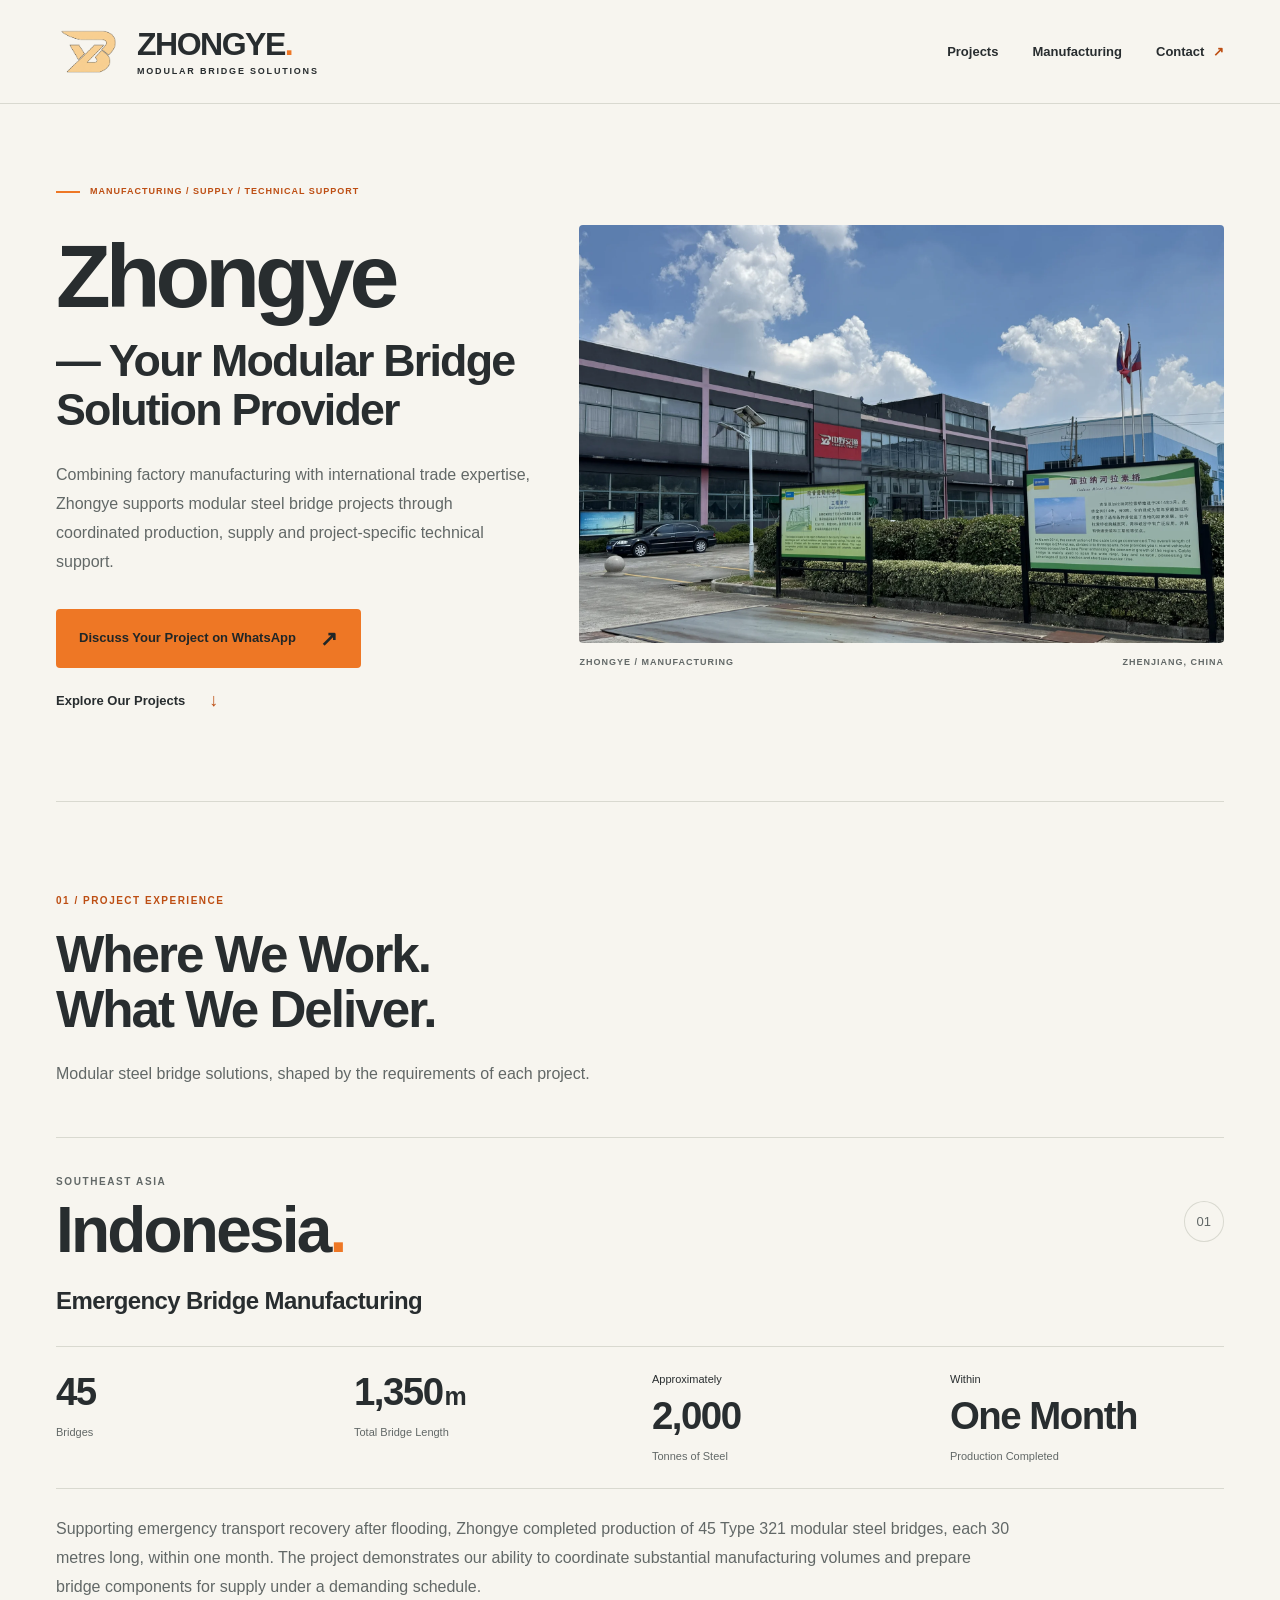
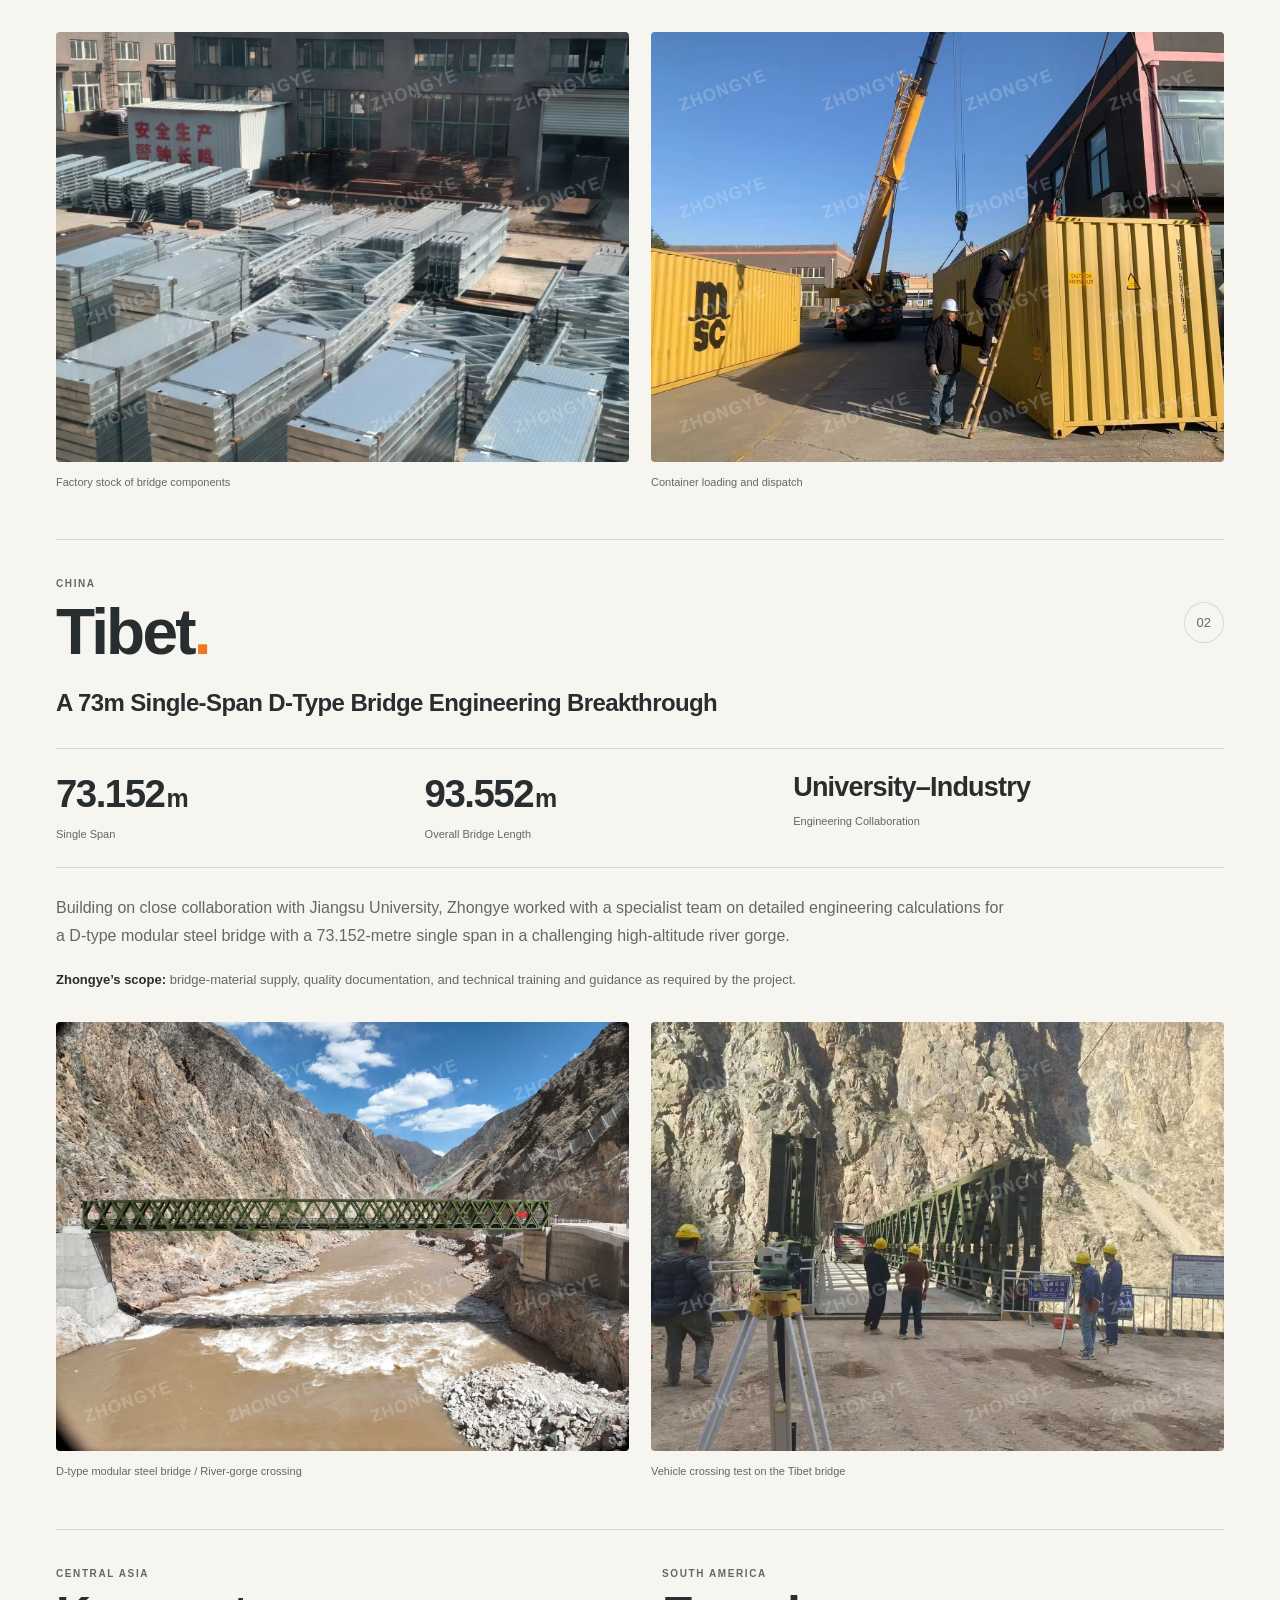
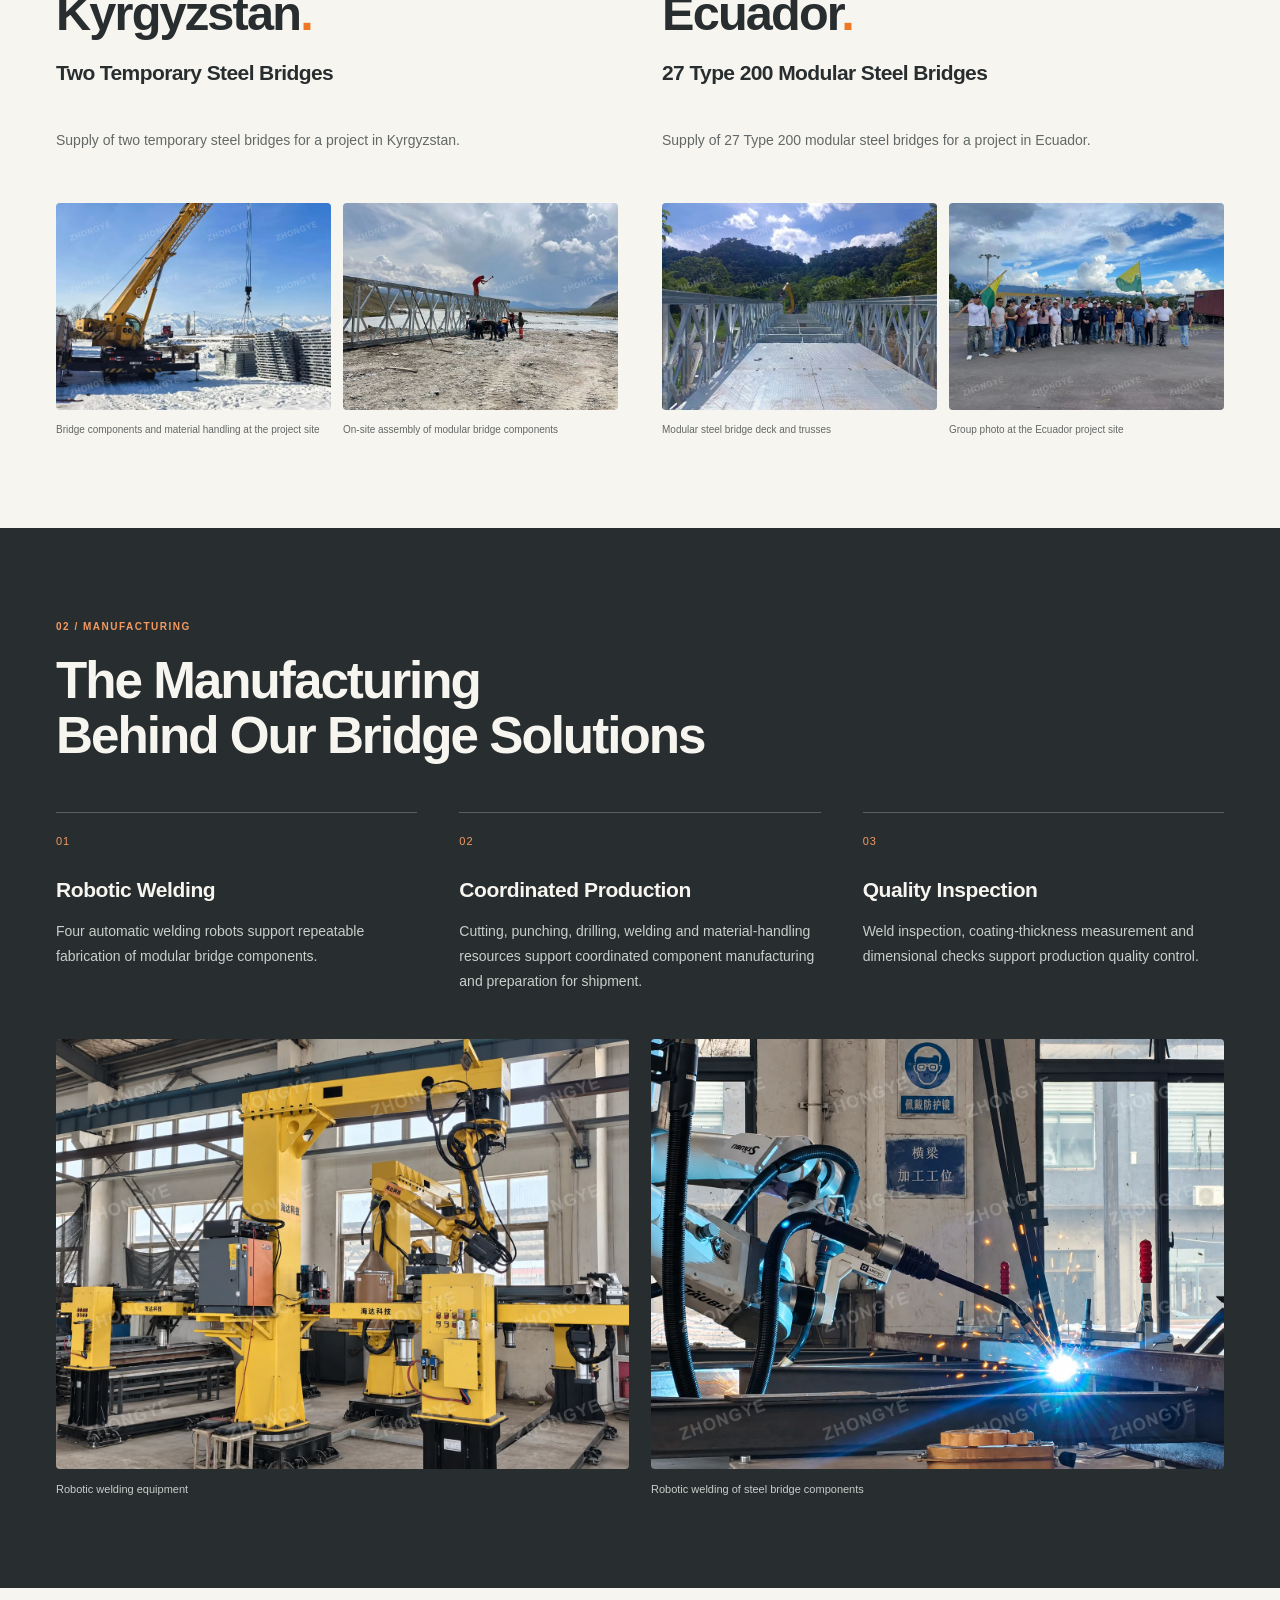
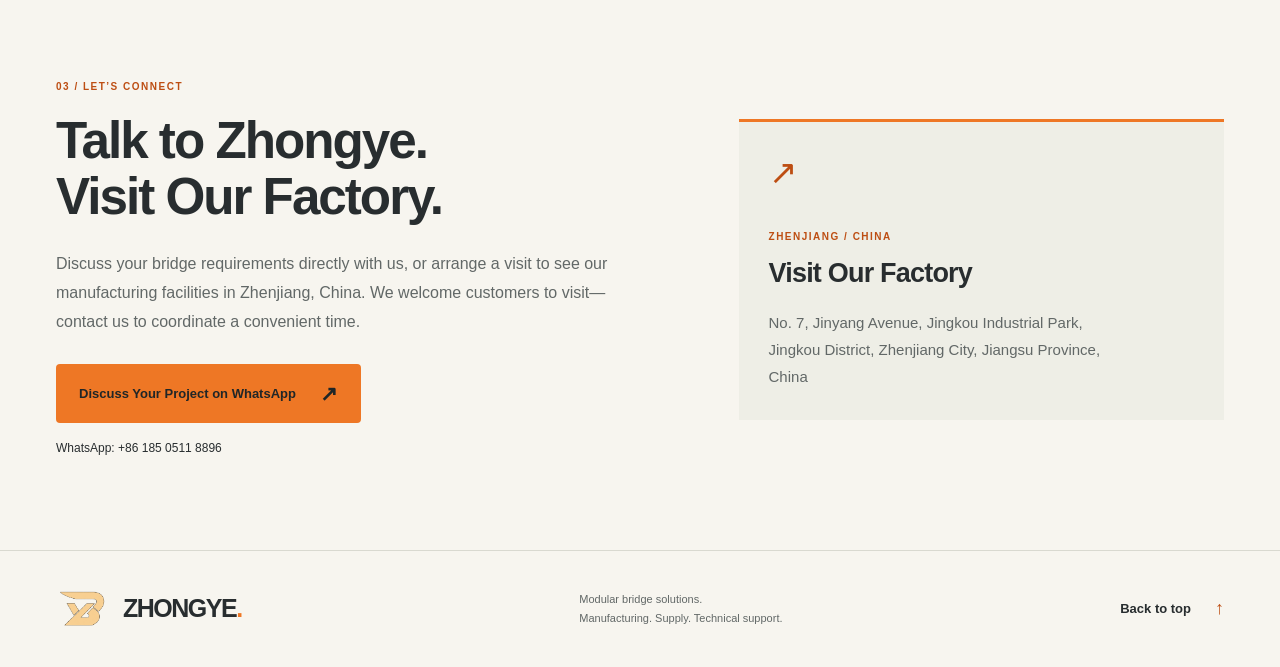
==== commit a08d5934: "Sync homepage and correct project photo captions" ====
--- a/index.html
+++ b/index.html
@@ -6,11 +6,11 @@
   <meta name="theme-color" content="#f7f5ef">
   <title>Zhongye — Your Modular Bridge Solution Provider</title>
   <meta name="description" content="Zhongye combines factory manufacturing and international trade expertise to support modular steel bridge projects through production, supply and project-specific technical support.">
-  <link rel="canonical" href="https://zhongye-steelbridge.github.io/zhongye-bridge/">
+  <link rel="canonical" href="https://zhongye-steelbridge.github.io/meet-us/">
   <meta property="og:title" content="Zhongye — Your Modular Bridge Solution Provider">
   <meta property="og:description" content="Modular steel bridge manufacturing, supply and project-specific technical support. Talk to Zhongye or arrange a factory visit in Zhenjiang, China.">
   <meta property="og:type" content="website">
-  <meta property="og:image" content="https://zhongye-steelbridge.github.io/zhongye-bridge/factory-exterior-clean.webp">
+  <meta property="og:image" content="https://zhongye-steelbridge.github.io/meet-us/factory-exterior-clean.webp">
   <link rel="stylesheet" href="styles.css">
   <script src="image-protection.js" defer></script>
   <link rel="icon" href="favicon.svg" type="image/svg+xml">
@@ -61,7 +61,7 @@
           <!-- PHOTO 04: Tibet bridge overview. -->
           <figure class="photo-slot" data-image-slot="tibet-overview"><img draggable="false" src="tibet-overview-watermarked.webp" width="1600" height="1200" alt="Modular steel bridge crossing a river gorge in Tibet" loading="lazy"><figcaption>D-type modular steel bridge / River-gorge crossing</figcaption></figure>
           <!-- PHOTO 05: Additional Tibet project photo. Awaiting confirmed photo. -->
-          <figure class="photo-slot" data-image-slot="tibet-detail"><img draggable="false" src="tibet-detail-watermarked.webp" width="1600" height="1200" alt="Photo to be added: additional Tibet bridge project photograph" loading="lazy"><figcaption>Tibet bridge project / Additional photograph</figcaption></figure>
+          <figure class="photo-slot" data-image-slot="tibet-detail"><img draggable="false" src="tibet-detail-watermarked.webp" width="1600" height="1200" alt="A truck undergoing a vehicle crossing test on the Tibet modular bridge" loading="lazy"><figcaption>Vehicle crossing test on the Tibet bridge</figcaption></figure>
         </div>
       </article>
 
@@ -74,9 +74,9 @@
         </div></article>
         <article class="project supporting" aria-labelledby="ecuador-location"><p class="region">SOUTH AMERICA</p><h3 class="location" id="ecuador-location">Ecuador<span class="orange-dot">.</span></h3><h4>27 Type 200 Modular Steel Bridges</h4><p>Supply of 27 Type 200 modular steel bridges for a project in Ecuador.</p><div class="photo-pair">
           <!-- PHOTO 08: Photograph retained from the original Ecuador project card. -->
-          <figure class="photo-slot" data-image-slot="ecuador-components"><img draggable="false" src="ecuador-bridge-watermarked.webp" width="1600" height="1200" alt="Bridge components and material handling shown in the original Ecuador project record" loading="lazy"><figcaption>Bridge components and material handling</figcaption></figure>
+          <figure class="photo-slot" data-image-slot="ecuador-components"><img draggable="false" src="ecuador-bridge-watermarked.webp" width="1600" height="1200" alt="Steel deck panels and trusses of the modular bridge in Ecuador" loading="lazy"><figcaption>Modular steel bridge deck and trusses</figcaption></figure>
           <!-- PHOTO 09: Additional Ecuador photo. Awaiting photo. -->
-          <figure class="photo-slot" data-image-slot="ecuador-second"><img draggable="false" src="ecuador-team-watermarked.webp" width="1600" height="1200" alt="Photo to be added: second Ecuador project photograph" loading="lazy"><figcaption>Additional project photograph</figcaption></figure>
+          <figure class="photo-slot" data-image-slot="ecuador-second"><img draggable="false" src="ecuador-team-watermarked.webp" width="1600" height="1200" alt="Group photograph at the Ecuador bridge project site" loading="lazy"><figcaption>Group photo at the Ecuador project site</figcaption></figure>
         </div></article>
       </div>
     </section>
